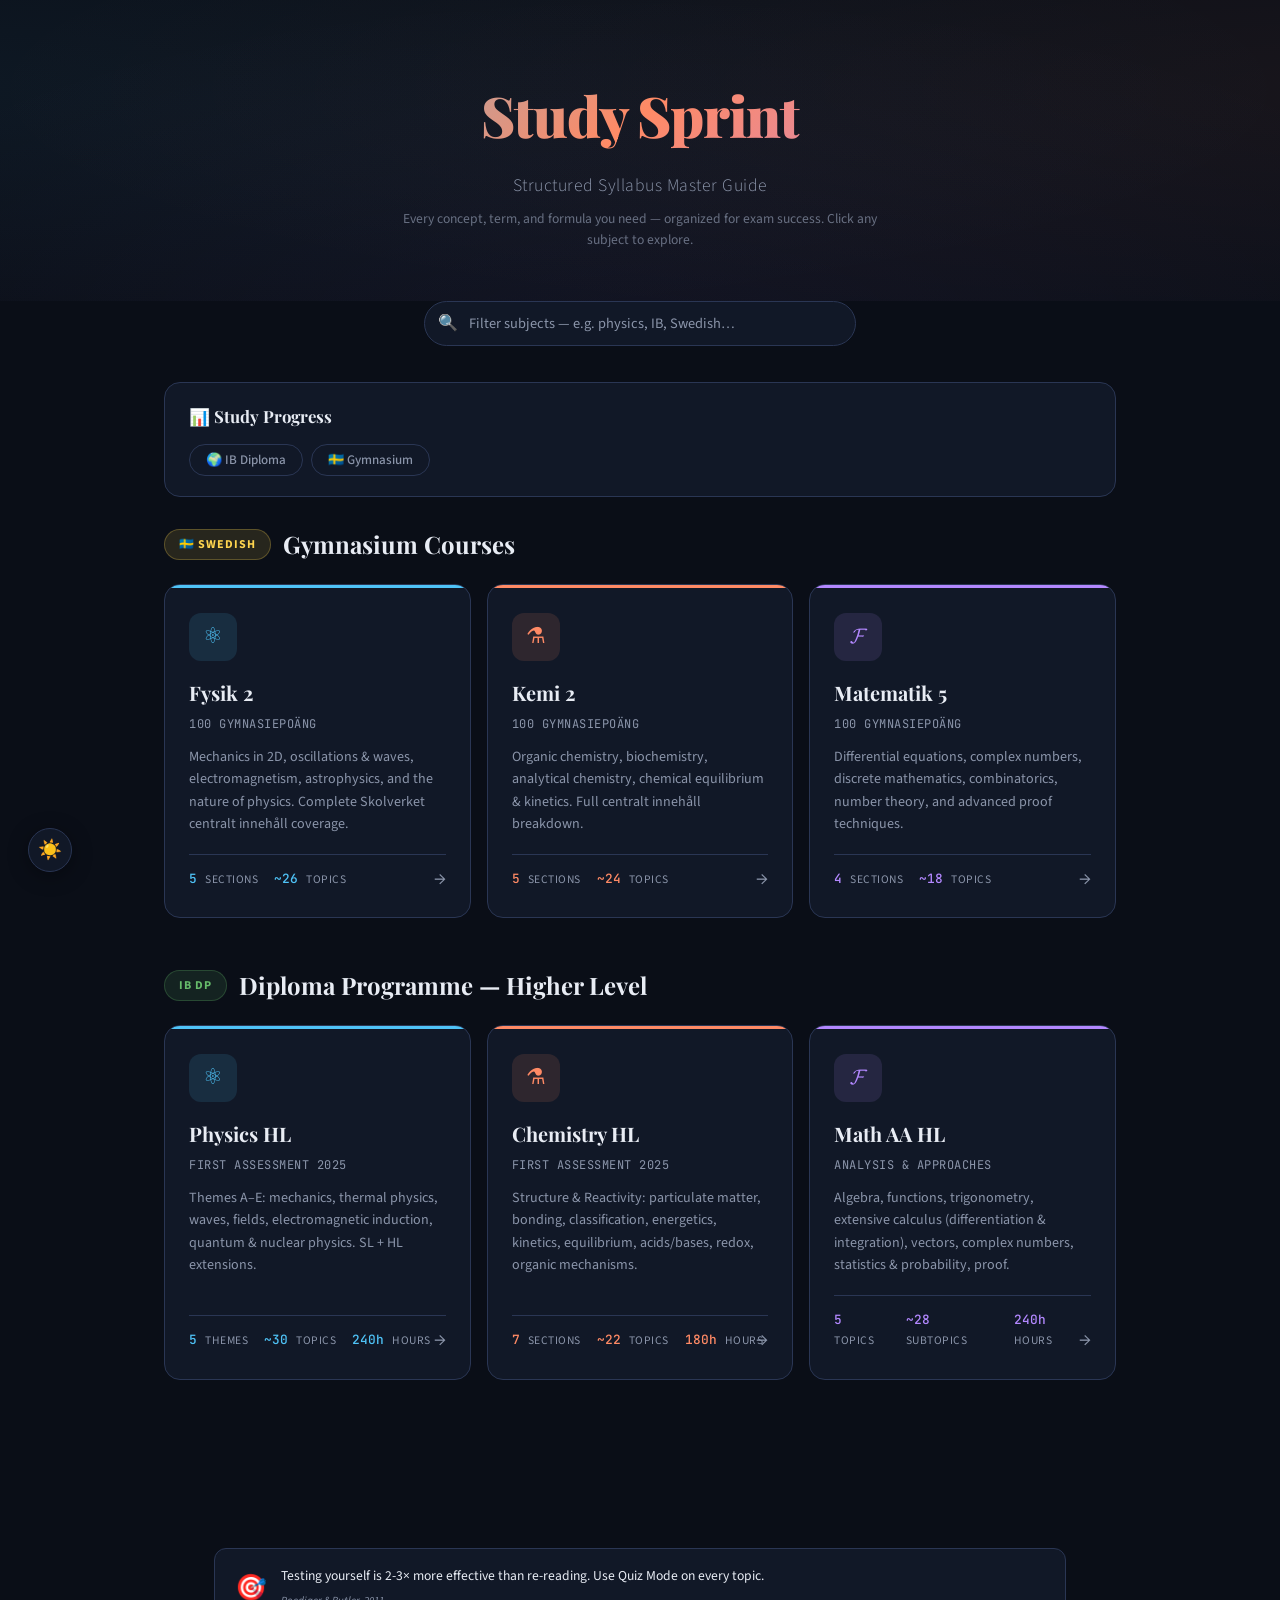
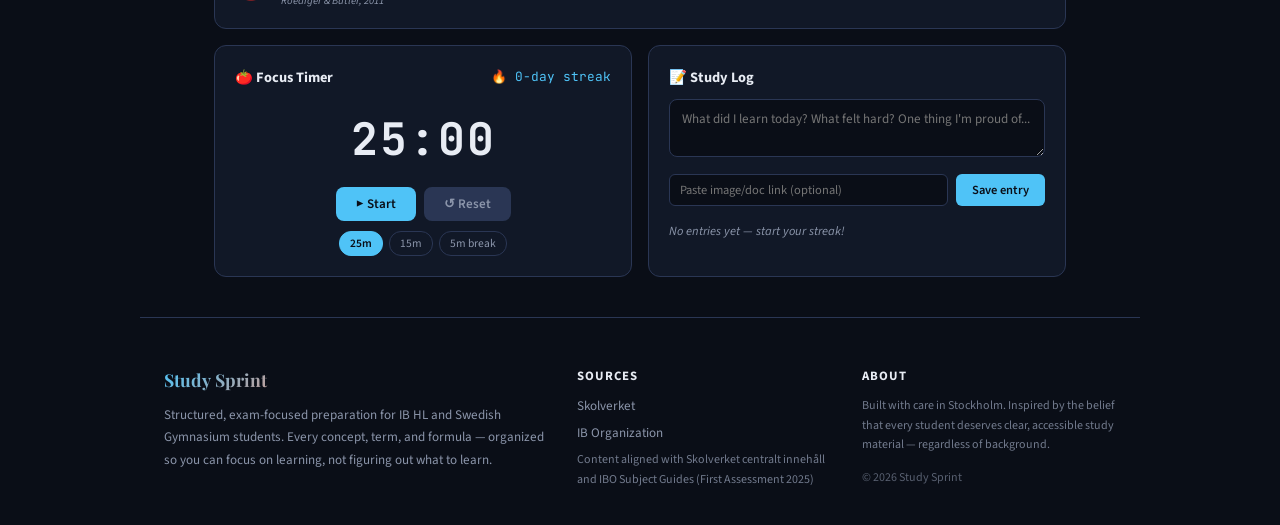
==== index.html @ f0916c57 "Add study tools: wellness tips, pomodoro timer, study log with streaks Fix: Swedish track reorder (a" ====
<!DOCTYPE html>
<html lang="en">
<head>
<meta charset="UTF-8">
<meta name="viewport" content="width=device-width, initial-scale=1.0">
<title>Study Sprint — Master Syllabus Hub</title>
<meta name="description" content="Every concept, term, and formula for IB HL and Swedish Gymnasium — organized for exam success.">
<meta property="og:title" content="Study Sprint — Master Syllabus Hub">
<meta property="og:description" content="Every concept, term, and formula for IB HL and Swedish Gymnasium — organized for exam success.">
<meta property="og:type" content="website">
<link href="https://fonts.googleapis.com/css2?family=Playfair+Display:wght@400;700;900&family=Source+Sans+3:wght@300;400;600;700&family=JetBrains+Mono:wght@400;500&display=swap" rel="stylesheet">
<link rel="icon" href="favicon.svg" type="image/svg+xml">
<link rel="stylesheet" href="extras.css">
<style>
:root {
  --bg: #0a0e17;
  --surface: #111827;
  --surface-2: #1a2236;
  --surface-3: #222d44;
  --border: #2a3654;
  --text: #e8ecf4;
  --text-muted: #8b95aa;
  --accent-physics: #4fc3f7;
  --accent-chem: #ff8a65;
  --accent-math: #b388ff;
  --accent-gold: #ffd54f;
  --accent-green: #66bb6a;
  --accent-teal: #4db6ac;
}

* { margin:0; padding:0; box-sizing:border-box; }

body {
  background: var(--bg);
  color: var(--text);
  font-family: 'Source Sans 3', sans-serif;
  line-height: 1.6;
  min-height: 100vh;
}

/* ===== HERO ===== */
.hero {
  padding: 70px 24px 50px;
  text-align: center;
  position: relative;
  overflow: hidden;
}

.hero::before {
  content: '';
  position: absolute;
  top: -50%; left: -50%;
  width: 200%; height: 200%;
  background:
    radial-gradient(ellipse at 20% 40%, rgba(79,195,247,0.06) 0%, transparent 50%),
    radial-gradient(ellipse at 80% 40%, rgba(255,138,101,0.06) 0%, transparent 50%),
    radial-gradient(ellipse at 50% 80%, rgba(179,136,255,0.05) 0%, transparent 50%);
  animation: drift 20s ease-in-out infinite alternate;
}

@keyframes drift {
  0% { transform: translate(0,0) rotate(0deg); }
  100% { transform: translate(-20px, 10px) rotate(2deg); }
}

.hero h1 {
  font-family: 'Playfair Display', serif;
  font-weight: 900;
  font-size: clamp(2.2rem, 5vw, 3.5rem);
  position: relative;
  letter-spacing: -0.02em;
  margin-bottom: 12px;
  background: linear-gradient(135deg, var(--accent-physics), var(--accent-chem), var(--accent-math));
  -webkit-background-clip: text;
  -webkit-text-fill-color: transparent;
  background-clip: text;
}

.hero .subtitle {
  font-size: 1.1rem;
  color: var(--text-muted);
  font-weight: 300;
  position: relative;
  letter-spacing: 0.5px;
  margin-bottom: 8px;
}

.hero .tagline {
  font-size: 0.85rem;
  color: var(--text-muted);
  position: relative;
  opacity: 0.7;
  max-width: 500px;
  margin: 0 auto;
}

/* ===== SYSTEM GROUPS ===== */
.systems {
  max-width: 1000px;
  margin: 0 auto;
  padding: 0 24px 80px;
  display: flex;
  flex-direction: column;
}

.system-group {
  margin-bottom: 48px;
}

.system-label {
  display: flex;
  align-items: center;
  gap: 12px;
  margin-bottom: 20px;
}

.system-badge {
  padding: 5px 14px;
  border-radius: 20px;
  font-size: 0.75rem;
  font-weight: 700;
  letter-spacing: 1px;
  text-transform: uppercase;
}

.system-badge.swe {
  background: rgba(255,213,79,0.12);
  color: var(--accent-gold);
  border: 1px solid rgba(255,213,79,0.25);
}

.system-badge.ib {
  background: rgba(102,187,106,0.12);
  color: var(--accent-green);
  border: 1px solid rgba(102,187,106,0.25);
}

.system-title {
  font-family: 'Playfair Display', serif;
  font-size: 1.5rem;
  font-weight: 700;
}

/* ===== SUBJECT CARDS ===== */
.card-grid {
  display: grid;
  grid-template-columns: repeat(auto-fit, minmax(280px, 1fr));
  gap: 16px;
}

.subject-card {
  background: var(--surface);
  border: 1px solid var(--border);
  border-radius: 16px;
  padding: 28px 24px;
  text-decoration: none;
  color: var(--text);
  transition: all 0.3s ease;
  position: relative;
  overflow: hidden;
  display: flex;
  flex-direction: column;
}

.subject-card::before {
  content: '';
  position: absolute;
  top: 0; left: 0; right: 0;
  height: 3px;
  border-radius: 16px 16px 0 0;
}

.subject-card.physics::before { background: var(--accent-physics); }
.subject-card.chemistry::before { background: var(--accent-chem); }
.subject-card.math::before { background: var(--accent-math); }

.subject-card:hover {
  border-color: rgba(255,255,255,0.12);
  background: var(--surface-2);
  transform: translateY(-4px);
  box-shadow: 0 12px 40px rgba(0,0,0,0.3);
}

.card-icon {
  width: 48px; height: 48px;
  border-radius: 12px;
  display: flex;
  align-items: center;
  justify-content: center;
  font-size: 1.4rem;
  margin-bottom: 16px;
}

.card-icon.physics { background: rgba(79,195,247,0.12); color: var(--accent-physics); }
.card-icon.chemistry { background: rgba(255,138,101,0.12); color: var(--accent-chem); }
.card-icon.math { background: rgba(179,136,255,0.12); color: var(--accent-math); }

.card-title {
  font-family: 'Playfair Display', serif;
  font-size: 1.25rem;
  font-weight: 700;
  margin-bottom: 6px;
}

.card-course {
  font-family: 'JetBrains Mono', monospace;
  font-size: 0.75rem;
  color: var(--text-muted);
  margin-bottom: 12px;
  letter-spacing: 0.5px;
}

.card-desc {
  font-size: 0.88rem;
  color: var(--text-muted);
  line-height: 1.6;
  flex: 1;
}

.card-stats {
  display: flex;
  gap: 16px;
  margin-top: 18px;
  padding-top: 14px;
  border-top: 1px solid var(--border);
}

.card-stat {
  font-family: 'JetBrains Mono', monospace;
  font-size: 0.8rem;
}

.card-stat .num { font-weight: 500; }
.card-stat .num.physics { color: var(--accent-physics); }
.card-stat .num.chemistry { color: var(--accent-chem); }
.card-stat .num.math { color: var(--accent-math); }

.card-stat .lbl {
  font-family: 'Source Sans 3', sans-serif;
  color: var(--text-muted);
  font-size: 0.72rem;
  text-transform: uppercase;
  letter-spacing: 0.5px;
}

.card-arrow {
  position: absolute;
  bottom: 24px;
  right: 24px;
  color: var(--text-muted);
  font-size: 1.2rem;
  transition: transform 0.3s;
}

.subject-card:hover .card-arrow {
  transform: translateX(4px);
}

/* ===== FOOTER ===== */
.footer-note {
  text-align: center;
  padding: 40px 24px;
  color: var(--text-muted);
  font-size: 0.8rem;
  border-top: 1px solid var(--border);
  max-width: 1000px;
  margin: 0 auto;
}

/* ===== RESPONSIVE ===== */
@media (max-width: 600px) {
  .card-grid { grid-template-columns: 1fr; }
  .hero { padding: 50px 20px 36px; }
}

.skip-link {
  position: absolute;
  top: -100px;
  left: 16px;
  background: var(--accent-physics);
  color: #0a0e17;
  padding: 8px 16px;
  border-radius: 0 0 8px 8px;
  font-weight: 600;
  font-size: 0.85rem;
  z-index: 9999;
  text-decoration: none;
  transition: top 0.2s;
}
.skip-link:focus {
  top: 0;
}

/* ===== FOOTER ===== */
.footer {
  border-top: 1px solid var(--border);
  padding: 48px 24px 36px;
  max-width: 1000px;
  margin: 40px auto 0;
}

.footer-inner {
  display: grid;
  grid-template-columns: 1.5fr 1fr 1fr;
  gap: 32px;
}

.footer-logo {
  font-family: 'Playfair Display', serif;
  font-weight: 700;
  font-size: 1.1rem;
  background: linear-gradient(135deg, var(--accent-physics), var(--accent-chem), var(--accent-math));
  -webkit-background-clip: text;
  -webkit-text-fill-color: transparent;
  background-clip: text;
  display: block;
  margin-bottom: 10px;
}

.footer-brand p {
  color: var(--text-muted);
  font-size: 0.82rem;
  line-height: 1.7;
}

.footer-col {
  display: flex;
  flex-direction: column;
  gap: 6px;
}

.footer-heading {
  font-weight: 700;
  font-size: 0.8rem;
  text-transform: uppercase;
  letter-spacing: 1px;
  color: var(--text);
  margin-bottom: 4px;
}

.footer-col a {
  color: var(--text-muted);
  text-decoration: none;
  font-size: 0.82rem;
  transition: color 0.2s;
}
.footer-col a:hover { color: var(--accent-physics); }

.footer-note-text {
  color: var(--text-muted);
  font-size: 0.75rem;
  line-height: 1.6;
  opacity: 0.8;
}

@media (max-width: 600px) {
  .footer-inner { grid-template-columns: 1fr; gap: 24px; }
}
</style>
</head>
<body>
<a class="skip-link" href="#main-content">Skip to content</a>

<div class="hero">
  <h1>Study Sprint</h1>
  <p class="subtitle">Structured Syllabus Master Guide</p>
  <p class="tagline">Every concept, term, and formula you need — organized for exam success. Click any subject to explore.</p>
</div>

<div class="systems" id="main-content">

  <!-- ====== SWEDISH SYSTEM ====== -->
  <div class="system-group">
    <div class="system-label">
      <span class="system-badge swe">&#127480;&#127466; Swedish</span>
      <span class="system-title">Gymnasium Courses</span>
    </div>
    <div class="card-grid">

      <a class="subject-card physics" href="fysik2.html">
        <div class="card-icon physics" aria-label="Physics">&#9883;</div>
        <div class="card-title">Fysik 2</div>
        <div class="card-course">100 GYMNASIEPOÄNG</div>
        <div class="card-desc">Mechanics in 2D, oscillations & waves, electromagnetism, astrophysics, and the nature of physics. Complete Skolverket centralt innehåll coverage.</div>
        <div class="card-stats">
          <div class="card-stat"><span class="num physics">5</span> <span class="lbl">Sections</span></div>
          <div class="card-stat"><span class="num physics">~26</span> <span class="lbl">Topics</span></div>
        </div>
        <span class="card-arrow">→</span>
      </a>

      <a class="subject-card chemistry" href="kemi2.html">
        <div class="card-icon chemistry" aria-label="Chemistry">&#9879;</div>
        <div class="card-title">Kemi 2</div>
        <div class="card-course">100 GYMNASIEPOÄNG</div>
        <div class="card-desc">Organic chemistry, biochemistry, analytical chemistry, chemical equilibrium & kinetics. Full centralt innehåll breakdown.</div>
        <div class="card-stats">
          <div class="card-stat"><span class="num chemistry">5</span> <span class="lbl">Sections</span></div>
          <div class="card-stat"><span class="num chemistry">~24</span> <span class="lbl">Topics</span></div>
        </div>
        <span class="card-arrow">→</span>
      </a>

      <a class="subject-card math" href="matematik5.html">
        <div class="card-icon math" aria-label="Mathematics">&#120021;</div>
        <div class="card-title">Matematik 5</div>
        <div class="card-course">100 GYMNASIEPOÄNG</div>
        <div class="card-desc">Differential equations, complex numbers, discrete mathematics, combinatorics, number theory, and advanced proof techniques.</div>
        <div class="card-stats">
          <div class="card-stat"><span class="num math">4</span> <span class="lbl">Sections</span></div>
          <div class="card-stat"><span class="num math">~18</span> <span class="lbl">Topics</span></div>
        </div>
        <span class="card-arrow">→</span>
      </a>

    </div>
  </div>

  <!-- ====== IB SYSTEM ====== -->
  <div class="system-group">
    <div class="system-label">
      <span class="system-badge ib">IB DP</span>
      <span class="system-title">Diploma Programme — Higher Level</span>
    </div>
    <div class="card-grid">

      <a class="subject-card physics" href="ib-physics-hl.html">
        <div class="card-icon physics" aria-label="Physics">&#9883;</div>
        <div class="card-title">Physics HL</div>
        <div class="card-course">FIRST ASSESSMENT 2025</div>
        <div class="card-desc">Themes A–E: mechanics, thermal physics, waves, fields, electromagnetic induction, quantum & nuclear physics. SL + HL extensions.</div>
        <div class="card-stats">
          <div class="card-stat"><span class="num physics">5</span> <span class="lbl">Themes</span></div>
          <div class="card-stat"><span class="num physics">~30</span> <span class="lbl">Topics</span></div>
          <div class="card-stat"><span class="num physics">240h</span> <span class="lbl">Hours</span></div>
        </div>
        <span class="card-arrow">→</span>
      </a>

      <a class="subject-card chemistry" href="ib-chemistry-hl.html">
        <div class="card-icon chemistry" aria-label="Chemistry">&#9879;</div>
        <div class="card-title">Chemistry HL</div>
        <div class="card-course">FIRST ASSESSMENT 2025</div>
        <div class="card-desc">Structure & Reactivity: particulate matter, bonding, classification, energetics, kinetics, equilibrium, acids/bases, redox, organic mechanisms.</div>
        <div class="card-stats">
          <div class="card-stat"><span class="num chemistry">7</span> <span class="lbl">Sections</span></div>
          <div class="card-stat"><span class="num chemistry">~22</span> <span class="lbl">Topics</span></div>
          <div class="card-stat"><span class="num chemistry">180h</span> <span class="lbl">Hours</span></div>
        </div>
        <span class="card-arrow">→</span>
      </a>

      <a class="subject-card math" href="ib-math-aa-hl.html">
        <div class="card-icon math" aria-label="Mathematics">&#120021;</div>
        <div class="card-title">Math AA HL</div>
        <div class="card-course">ANALYSIS & APPROACHES</div>
        <div class="card-desc">Algebra, functions, trigonometry, extensive calculus (differentiation & integration), vectors, complex numbers, statistics & probability, proof.</div>
        <div class="card-stats">
          <div class="card-stat"><span class="num math">5</span> <span class="lbl">Topics</span></div>
          <div class="card-stat"><span class="num math">~28</span> <span class="lbl">Subtopics</span></div>
          <div class="card-stat"><span class="num math">240h</span> <span class="lbl">Hours</span></div>
        </div>
        <span class="card-arrow">→</span>
      </a>

    </div>
  </div>

</div>

<footer class="footer">
  <div class="footer-inner">
    <div class="footer-brand">
      <span class="footer-logo">Study Sprint</span>
      <p>Structured, exam-focused preparation for IB HL and Swedish Gymnasium students. Every concept, term, and formula — organized so you can focus on learning, not figuring out what to learn.</p>
    </div>
    <div class="footer-col">
      <span class="footer-heading">Sources</span>
      <a href="https://www.skolverket.se" target="_blank" rel="noopener">Skolverket</a>
      <a href="https://www.ibo.org" target="_blank" rel="noopener">IB Organization</a>
      <span class="footer-note-text">Content aligned with Skolverket centralt innehåll and IBO Subject Guides (First Assessment 2025)</span>
    </div>
    <div class="footer-col">
      <span class="footer-heading">About</span>
      <span class="footer-note-text">Built with care in Stockholm. Inspired by the belief that every student deserves clear, accessible study material — regardless of background.</span>
      <span class="footer-note-text" style="margin-top:8px;opacity:0.6">© 2026 Study Sprint</span>
    </div>
  </div>
</footer>

<script src="app.js"></script>
<form name="study-log" netlify hidden>
  <input type="text" name="page">
  <input type="text" name="date">
  <input type="text" name="note">
  <input type="text" name="attachment">
</form>
</body>
</html>
---- extras.css ----
/* ============================================================
   Study Sprint — extras.css
   Styles ONLY for new UI elements injected by app.js.
   Existing page styles are untouched so Cowork content
   updates never conflict with these rules.

   Naming convention: all new selectors are prefixed .ss-
   to prevent collisions with any class Cowork might generate.
============================================================ */

/* ----------------------------------------------------------
   SHARED VARIABLES
   --ss-accent falls back through physics-blue → hard default
   so it works on pages that don't define --accent.
---------------------------------------------------------- */
:root {
  --ss-accent:  var(--accent, #4fc3f7);
  --ss-radius:  10px;
  --ss-surface: var(--surface, #111827);
  --ss-border:  var(--border,  #2a3654);
  --ss-muted:   var(--text-muted, #8b95aa);
  --ss-text:    var(--text,  #e8ecf4);
  --ss-bg:      var(--bg,    #0a0e17);
}

/* ----------------------------------------------------------
   1. PROGRESS BAR (subject pages)
   Injected between .hero and .content.
   WHY: Visual progress indicators activate the goal-gradient
   effect — motivation increases as a goal nears completion.
   The thin bar design keeps it informative without becoming
   visually dominant.
---------------------------------------------------------- */
.ss-progress-wrap {
  max-width: 900px;
  margin: 0 auto 28px;
  padding: 0 24px;
}

.ss-progress-label {
  display: flex;
  align-items: center;
  gap: 10px;
  font-size: 0.82rem;
  color: var(--ss-muted);
  margin-bottom: 8px;
  font-family: 'JetBrains Mono', monospace;
  letter-spacing: 0.3px;
}

.ss-progress-label #ss-done-count {
  color: var(--ss-accent);
  font-weight: 600;
}

.ss-reset-btn {
  margin-left: auto;
  background: none;
  border: 1px solid var(--ss-border);
  border-radius: 6px;
  color: var(--ss-muted);
  font-size: 0.75rem;
  padding: 2px 10px;
  cursor: pointer;
  font-family: 'Source Sans 3', sans-serif;
  transition: border-color 0.2s, color 0.2s;
}
.ss-reset-btn:hover {
  border-color: rgba(255, 255, 255, 0.2);
  color: var(--ss-text);
}

.ss-progress-track {
  height: 4px;
  background: var(--ss-border);
  border-radius: 99px;
  overflow: hidden;
}

.ss-progress-fill {
  height: 100%;
  width: 0%;
  background: var(--ss-accent);
  border-radius: 99px;
  transition: width 0.4s cubic-bezier(0.4, 0, 0.2, 1);
}

/* ----------------------------------------------------------
   2. DONE BUTTON (per topic)
   Appended inside each .topic-header by app.js.
   WHY: Placing the affordance inside the existing row
   avoids adding extra DOM structure that Cowork might
   inadvertently overwrite. The button is styled to be
   visually recessive — it helps, it doesn't shout.
---------------------------------------------------------- */
.ss-done-btn {
  margin-left: auto;
  flex-shrink: 0;
  width: 26px;
  height: 26px;
  border-radius: 50%;
  border: 1.5px solid var(--ss-border);
  background: none;
  color: var(--ss-muted);
  font-size: 0.85rem;
  cursor: pointer;
  display: flex;
  align-items: center;
  justify-content: center;
  transition: border-color 0.2s, background 0.2s, color 0.2s;
  line-height: 1;
}
.ss-done-btn:hover {
  border-color: var(--ss-accent);
  color: var(--ss-accent);
}
.ss-done-btn.active {
  background: var(--ss-accent);
  border-color: var(--ss-accent);
  color: #0a0e17;
  font-weight: 700;
}

/* Subtle completed-topic tint */
.topic.ss-done {
  opacity: 0.65;
}
.topic.ss-done:hover {
  opacity: 1;
}

/* ----------------------------------------------------------
   3. IN-PAGE SEARCH BAR (subject pages)
   Injected as first child of .content by app.js.
   WHY: Positioned at the top of content so it's immediately
   visible — search should be zero-click-away on content-heavy
   pages (NN/g: Search Placement Best Practices, 2014).
---------------------------------------------------------- */
.ss-search-wrap {
  position: relative;
  display: flex;
  align-items: center;
  margin-bottom: 28px;
}

.ss-search-wrap .ss-search-icon {
  position: absolute;
  left: 14px;
  font-size: 1rem;
  pointer-events: none;
  color: var(--ss-muted);
}

.ss-search-input {
  width: 100%;
  background: var(--ss-surface);
  border: 1px solid var(--ss-border);
  border-radius: var(--ss-radius);
  color: var(--ss-text);
  font-family: 'Source Sans 3', sans-serif;
  font-size: 0.92rem;
  padding: 12px 40px 12px 42px;
  outline: none;
  transition: border-color 0.2s, box-shadow 0.2s;
  -webkit-appearance: none;
}
.ss-search-input::placeholder { color: var(--ss-muted); }
.ss-search-input:focus {
  border-color: var(--ss-accent);
  box-shadow: 0 0 0 3px rgba(79, 195, 247, 0.1);
}
/* Remove the native ✕ in WebKit so our custom clear button is used */
.ss-search-input::-webkit-search-cancel-button { display: none; }

.ss-search-clear {
  position: absolute;
  right: 12px;
  background: none;
  border: none;
  color: var(--ss-muted);
  cursor: pointer;
  font-size: 0.8rem;
  padding: 4px;
  display: none;
  align-items: center;
  justify-content: center;
  border-radius: 4px;
  transition: color 0.2s;
}
.ss-search-clear:hover { color: var(--ss-text); }

/* ----------------------------------------------------------
   4. HOMEPAGE SUBJECT FILTER
   Injected after .hero by app.js.
   Wider, more prominent than the subject search to match
   the spacious index layout.
---------------------------------------------------------- */
.ss-home-search-wrap {
  position: relative;
  display: flex;
  align-items: center;
  max-width: 480px;
  margin: 0 auto 36px;
  padding: 0 24px;
}

.ss-home-search-wrap .ss-search-icon {
  position: absolute;
  left: 38px;
  font-size: 1rem;
  pointer-events: none;
  color: var(--ss-muted);
}

.ss-home-search-input {
  width: 100%;
  background: var(--ss-surface);
  border: 1px solid var(--ss-border);
  border-radius: 30px;
  color: var(--ss-text);
  font-family: 'Source Sans 3', sans-serif;
  font-size: 0.9rem;
  padding: 11px 20px 11px 44px;
  outline: none;
  transition: border-color 0.2s, box-shadow 0.2s;
  -webkit-appearance: none;
}
.ss-home-search-input::placeholder { color: var(--ss-muted); }
.ss-home-search-input:focus {
  border-color: var(--ss-accent);
  box-shadow: 0 0 0 3px rgba(79, 195, 247, 0.1);
}
.ss-home-search-input::-webkit-search-cancel-button { display: none; }

/* ----------------------------------------------------------
   5. SYLLABUS GUIDE LINK (homepage footer injection)
---------------------------------------------------------- */
.ss-syllabus-link {
  margin-top: 14px;
}
.ss-syllabus-link a {
  color: var(--ss-accent);
  text-decoration: none;
  font-weight: 500;
  font-size: 0.85rem;
  transition: opacity 0.2s;
}
.ss-syllabus-link a:hover { opacity: 0.75; }

/* ----------------------------------------------------------
   6. PRINT / SAVE PDF BUTTON
   Fixed in the bottom-right corner — unobtrusive but always
   accessible without scrolling.
   WHY: A fixed-position utility button follows the pattern
   of floating action buttons (FAB) from Material Design —
   persistent actions that don't compete with main content.
---------------------------------------------------------- */
.ss-print-btn {
  position: fixed;
  bottom: 28px;
  right: 28px;
  z-index: 900;
  background: var(--ss-surface);
  border: 1px solid var(--ss-border);
  border-radius: 30px;
  color: var(--ss-muted);
  font-family: 'Source Sans 3', sans-serif;
  font-size: 0.82rem;
  padding: 9px 18px;
  cursor: pointer;
  box-shadow: 0 4px 20px rgba(0,0,0,0.35);
  transition: border-color 0.2s, color 0.2s, box-shadow 0.2s;
  white-space: nowrap;
}
.ss-print-btn:hover {
  border-color: var(--ss-accent);
  color: var(--ss-accent);
  box-shadow: 0 6px 28px rgba(0,0,0,0.45);
}

/* ----------------------------------------------------------
   7. DARK MODE TOGGLE BUTTON
   Fixed bottom-left — paired with print button on bottom-right.
---------------------------------------------------------- */
.ss-darkmode-btn {
  position: fixed;
  bottom: 28px;
  left: 28px;
  z-index: 900;
  background: var(--ss-surface);
  border: 1px solid var(--ss-border);
  border-radius: 50%;
  width: 44px;
  height: 44px;
  font-size: 1.2rem;
  cursor: pointer;
  box-shadow: 0 4px 20px rgba(0,0,0,0.35);
  transition: border-color 0.2s, box-shadow 0.2s, transform 0.2s;
  display: flex;
  align-items: center;
  justify-content: center;
  line-height: 1;
}
.ss-darkmode-btn:hover {
  border-color: var(--ss-accent);
  box-shadow: 0 6px 28px rgba(0,0,0,0.45);
  transform: scale(1.08);
}

/* ----------------------------------------------------------
   9. LIGHT THEME OVERRIDES
   Activated by .ss-light on <html>.
---------------------------------------------------------- */
html.ss-light {
  --bg: #f5f7fa;
  --surface: #ffffff;
  --surface-2: #f0f2f5;
  --surface-3: #e8ecf0;
  --border: #d1d9e6;
  --text: #1a1a2e;
  --text-muted: #5a6578;
}

html.ss-light body {
  background: var(--bg);
  color: var(--text);
}

html.ss-light .hero::before {
  background:
    radial-gradient(ellipse at 20% 40%, rgba(79,195,247,0.08) 0%, transparent 50%),
    radial-gradient(ellipse at 80% 40%, rgba(255,138,101,0.08) 0%, transparent 50%),
    radial-gradient(ellipse at 50% 80%, rgba(179,136,255,0.06) 0%, transparent 50%);
}

html.ss-light .hero h1 {
  background: linear-gradient(135deg, #0288d1, #e65100, #7b1fa2);
  -webkit-background-clip: text;
  background-clip: text;
}

html.ss-light .subject-card,
html.ss-light .topic,
html.ss-light .section,
html.ss-light .intro-card,
html.ss-light .concept-item,
html.ss-light .term-item,
html.ss-light .formula-card,
html.ss-light .exam-tip,
html.ss-light .info-block {
  background: var(--surface);
  border-color: var(--border);
  color: var(--text);
}

html.ss-light .subject-card:hover {
  background: var(--surface-2);
  box-shadow: 0 12px 40px rgba(0,0,0,0.08);
}

html.ss-light .ss-darkmode-btn,
html.ss-light .ss-print-btn {
  background: var(--surface);
  border-color: var(--border);
  color: var(--text-muted);
  box-shadow: 0 4px 20px rgba(0,0,0,0.08);
}

html.ss-light .ss-search-input,
html.ss-light .ss-home-search-input {
  background: var(--surface);
  border-color: var(--border);
  color: var(--text);
}

html.ss-light .ss-progress-track {
  background: var(--border);
}

html.ss-light .footer-note {
  border-top-color: var(--border);
  color: var(--text-muted);
}

/* ----------------------------------------------------------
   10. MIND MAP — vis.js Network
   Button, Container, Toolbar, Canvas, Legend, Fullscreen.
   vis.js injects its own canvas into .ss-mindmap-canvas;
   we only control the wrapper and chrome around it.
---------------------------------------------------------- */
.ss-mindmap-btn {
  background: rgba(79, 195, 247, 0.1);
  border: 1px solid rgba(79, 195, 247, 0.25);
  border-radius: 20px;
  color: var(--ss-accent);
  font-family: 'Source Sans 3', sans-serif;
  font-size: 0.85rem;
  font-weight: 600;
  padding: 7px 18px;
  cursor: pointer;
  transition: background 0.2s, border-color 0.2s, transform 0.15s;
  margin-top: 10px;
}
.ss-mindmap-btn:hover {
  background: rgba(79, 195, 247, 0.18);
  border-color: rgba(79, 195, 247, 0.4);
  transform: translateY(-1px);
}

.ss-mindmap-container {
  max-width: 1000px;
  margin: 0 auto 28px;
  padding: 0 24px;
  animation: ss-fadeSlideIn 0.3s ease-out;
}

@keyframes ss-fadeSlideIn {
  from { opacity: 0; transform: translateY(-10px); }
  to   { opacity: 1; transform: translateY(0); }
}

.ss-mindmap-inner {
  background: var(--ss-surface);
  border: 1px solid var(--ss-border);
  border-radius: 16px;
  padding: 0;
  overflow: hidden;
  transition: all 0.3s ease;
}

/* Toolbar */
.ss-mindmap-toolbar {
  display: flex;
  align-items: center;
  gap: 10px;
  padding: 14px 20px;
  border-bottom: 1px solid var(--ss-border);
  background: rgba(0, 0, 0, 0.15);
}

.ss-mindmap-title {
  flex: 1;
  font-family: 'Playfair Display', serif;
  font-size: 1rem;
  font-weight: 700;
  color: var(--ss-text);
}

.ss-mindmap-close,
.ss-mindmap-fullscreen {
  background: none;
  border: 1px solid var(--ss-border);
  border-radius: 8px;
  color: var(--ss-muted);
  font-family: 'Source Sans 3', sans-serif;
  font-size: 0.78rem;
  padding: 5px 12px;
  cursor: pointer;
  transition: border-color 0.2s, color 0.2s, background 0.2s;
}
.ss-mindmap-close:hover,
.ss-mindmap-fullscreen:hover {
  border-color: var(--ss-accent);
  color: var(--ss-text);
  background: rgba(79, 195, 247, 0.08);
}

/* vis.js canvas wrapper — vis injects a <canvas> here */
.ss-mindmap-canvas {
  width: 100%;
  height: 600px;
  background: var(--ss-bg);
  border-radius: 0;
  overflow: hidden;
  outline: none;
  cursor: default;
}

/* D3 SVG fills the canvas — no extra tooltip overrides needed */

/* Loading spinner */
.ss-mindmap-loading {
  display: flex;
  flex-direction: column;
  align-items: center;
  justify-content: center;
  gap: 14px;
  padding: 48px 20px;
  color: var(--ss-muted);
  font-size: 0.9rem;
}

.ss-mindmap-spinner {
  width: 32px;
  height: 32px;
  border: 3px solid var(--ss-border);
  border-top-color: var(--ss-accent);
  border-radius: 50%;
  animation: ss-spin 0.8s linear infinite;
}

@keyframes ss-spin {
  to { transform: rotate(360deg); }
}

/* Legend bar */
.ss-mindmap-legend {
  display: flex;
  align-items: center;
  flex-wrap: wrap;
  gap: 16px;
  padding: 10px 20px;
  border-top: 1px solid var(--ss-border);
  font-size: 0.75rem;
  color: var(--ss-muted);
  background: rgba(0,0,0,0.12);
}

.ss-legend-item {
  display: flex;
  align-items: center;
  gap: 6px;
}

.ss-legend-dot {
  display: inline-block;
  width: 10px;
  height: 10px;
  border-radius: 50%;
  flex-shrink: 0;
}

.ss-legend-diamond {
  display: inline-block;
  width: 10px;
  height: 10px;
  background: #b388ff;
  transform: rotate(45deg);
  flex-shrink: 0;
}

.ss-legend-hint {
  margin-left: auto;
  opacity: 0.65;
  font-size: 0.72rem;
}

/* Fullscreen mode */
.ss-mindmap-fullscreen-active {
  position: fixed;
  top: 0;
  left: 0;
  right: 0;
  bottom: 0;
  z-index: 9999;
  border-radius: 0;
  margin: 0;
  display: flex;
  flex-direction: column;
}

.ss-mindmap-fullscreen-active .ss-mindmap-canvas {
  flex: 1;
  height: auto !important;
}

.ss-mindmap-fullscreen-active .ss-mindmap-toolbar {
  border-radius: 0;
}

/* Light mode adaptations */
html.ss-light .ss-mindmap-toolbar {
  background: rgba(0, 0, 0, 0.03);
}

html.ss-light .ss-mindmap-canvas {
  background: #f5f7fa;
}

html.ss-light .ss-mindmap-legend {
  background: rgba(0, 0, 0, 0.03);
}

html.ss-light .ss-mindmap-close:hover,
html.ss-light .ss-mindmap-fullscreen:hover {
  background: rgba(2, 136, 209, 0.08);
}

/* --- Filter bar (removed — mode toggle in toolbar instead) --- */
.ss-mindmap-filters { display: none; }

.ss-map-mode-btn {
  background: rgba(79,195,247,0.12);
  border: 1px solid rgba(79,195,247,0.3);
  border-radius: 8px;
  color: var(--ss-accent);
  font-family: 'Source Sans 3', sans-serif;
  font-size: 0.78rem;
  font-weight: 600;
  padding: 5px 14px;
  cursor: pointer;
  transition: background 0.2s, border-color 0.2s;
}
.ss-map-mode-btn:hover {
  background: rgba(79,195,247,0.22);
  border-color: rgba(79,195,247,0.5);
}

/* --- Map body: canvas + detail side panel --- */
.ss-map-body {
  display: flex;
  position: relative;
}
.ss-map-body .ss-mindmap-canvas { flex: 1; min-width: 0; }

/* --- Detail panel --- */
.ss-map-detail {
  width: 280px;
  flex-shrink: 0;
  border-left: 1px solid var(--ss-border);
  background: var(--ss-surface);
  padding: 16px;
  overflow-y: auto;
  max-height: 520px;
  font-size: 0.85rem;
  animation: ss-fadeSlideIn 0.2s ease-out;
}

.ss-detail-header {
  display: flex;
  align-items: flex-start;
  gap: 6px;
  flex-wrap: wrap;
  margin-bottom: 10px;
  line-height: 1.4;
}
.ss-detail-header strong { flex: 1; color: var(--ss-text); font-size: 0.9rem; }

.ss-detail-hl {
  background: rgba(179,136,255,0.2);
  color: #b388ff;
  font-size: 0.65rem;
  font-weight: 700;
  padding: 1px 6px;
  border-radius: 4px;
}
.ss-detail-done {
  background: rgba(102,187,106,0.2);
  color: #66bb6a;
  font-size: 0.65rem;
  font-weight: 700;
  padding: 1px 6px;
  border-radius: 4px;
}

.ss-detail-close {
  background: none;
  border: none;
  color: var(--ss-muted);
  cursor: pointer;
  font-size: 0.9rem;
  padding: 0 4px;
  margin-left: auto;
}
.ss-detail-close:hover { color: var(--ss-text); }

.ss-detail-desc {
  color: var(--ss-muted);
  font-size: 0.82rem;
  line-height: 1.6;
  margin-bottom: 12px;
}

.ss-detail-counts {
  display: flex;
  gap: 12px;
  flex-wrap: wrap;
  margin-bottom: 14px;
  font-size: 0.78rem;
  color: var(--ss-text);
}

.ss-detail-links {
  margin-bottom: 14px;
}
.ss-detail-links strong {
  display: block;
  font-size: 0.78rem;
  color: var(--ss-accent);
  margin-bottom: 6px;
}
.ss-detail-link-item {
  font-size: 0.78rem;
  color: var(--ss-text);
  padding: 4px 0;
  border-bottom: 1px solid var(--ss-border);
}
.ss-detail-shared {
  display: block;
  font-size: 0.7rem;
  color: var(--ss-muted);
  font-style: italic;
}

.ss-detail-goto {
  width: 100%;
  background: rgba(79,195,247,0.1);
  border: 1px solid rgba(79,195,247,0.25);
  border-radius: 8px;
  color: var(--ss-accent);
  font-family: 'Source Sans 3', sans-serif;
  font-size: 0.8rem;
  font-weight: 600;
  padding: 8px;
  cursor: pointer;
  transition: background 0.2s;
}
.ss-detail-goto:hover { background: rgba(79,195,247,0.2); }

html.ss-light .ss-mindmap-filters { background: rgba(0,0,0,0.03); }
html.ss-light .ss-map-select { background: var(--surface); border-color: var(--border); color: var(--text); }
html.ss-light .ss-map-detail { background: var(--surface); border-left-color: var(--border); }

@media (max-width: 700px) {
  .ss-map-body { flex-direction: column; }
  .ss-map-detail { width: 100%; max-height: 240px; border-left: none; border-top: 1px solid var(--ss-border); }
  .ss-mindmap-filters { gap: 6px; padding: 8px 14px; }
}

@media (max-width: 600px) {
  .ss-mindmap-container { padding: 0 8px; }
  .ss-mindmap-toolbar { padding: 10px 14px; flex-wrap: wrap; gap: 6px; }
  .ss-mindmap-title { font-size: 0.85rem; width: 100%; }
  .ss-mindmap-canvas { height: 400px !important; }
  .ss-mindmap-legend { padding: 8px 14px; gap: 10px; }
  .ss-legend-hint { display: none; }
  .ss-map-mode-btn { font-size: 0.72rem; padding: 4px 10px; }
}

/* ----------------------------------------------------------
   11. MASTERY DASHBOARD (homepage)
   Card-style panel showing per-subject progress bars.
---------------------------------------------------------- */

/* Track panel */
.ss-track-panel {
  background: var(--ss-surface);
  border: 1px solid var(--ss-border);
  border-radius: 16px;
  padding: 20px 24px;
  margin-bottom: 28px;
}
.ss-track-header {
  display: flex;
  align-items: center;
  justify-content: space-between;
  margin-bottom: 14px;
}
.ss-track-title {
  font-family: 'Playfair Display', serif;
  font-size: 1.05rem;
  font-weight: 700;
  color: var(--ss-text);
  display: block;
}
.ss-track-subtitle {
  font-size: 0.78rem;
  color: var(--ss-muted);
  display: block;
  margin-top: 2px;
}
.ss-track-reset {
  background: none;
  border: 1px solid var(--ss-border);
  border-radius: 6px;
  color: var(--ss-muted);
  font-size: 0.72rem;
  padding: 3px 10px;
  cursor: pointer;
  font-family: 'Source Sans 3', sans-serif;
  transition: color 0.2s, border-color 0.2s;
}
.ss-track-reset:hover { color: var(--ss-text); border-color: var(--ss-text); }

.ss-track-group {
  margin-bottom: 10px;
}
.ss-track-group-label {
  font-size: 0.72rem;
  color: var(--ss-muted);
  text-transform: uppercase;
  letter-spacing: 0.5px;
  font-weight: 600;
  display: block;
  margin-bottom: 6px;
}
.ss-track-chips {
  display: flex;
  gap: 8px;
  flex-wrap: wrap;
}
.ss-track-chip {
  background: transparent;
  border: 1.5px solid var(--ss-border);
  border-radius: 20px;
  color: var(--ss-muted);
  font-family: 'Source Sans 3', sans-serif;
  font-size: 0.82rem;
  font-weight: 500;
  padding: 6px 16px;
  cursor: pointer;
  transition: all 0.15s;
}
.ss-track-chip:hover {
  border-color: var(--chip-color, var(--ss-accent));
  color: var(--chip-color, var(--ss-accent));
}
.ss-track-chip.on {
  background: var(--chip-color, var(--ss-accent));
  border-color: var(--chip-color, var(--ss-accent));
  color: #0a0e17;
  font-weight: 600;
}

.ss-dash-progress {
  margin-top: 16px;
  padding-top: 14px;
  border-top: 1px solid var(--ss-border);
}

html.ss-light .ss-track-panel { background: var(--surface); border-color: var(--border); }
html.ss-light .ss-track-chip { border-color: var(--border); color: var(--text-muted); }
html.ss-light .ss-track-chip.on { color: #fff; }

.ss-subject-chips {
  display: flex;
  gap: 8px;
  flex-wrap: wrap;
  margin-top: 10px;
  padding-top: 10px;
  border-top: 1px solid var(--ss-border);
}
.ss-subject-chip {
  background: transparent;
  border: 1.5px solid var(--ss-border);
  border-radius: 16px;
  color: var(--ss-muted);
  font-family: 'Source Sans 3', sans-serif;
  font-size: 0.78rem;
  font-weight: 500;
  padding: 5px 14px;
  cursor: pointer;
  transition: all 0.15s;
}
.ss-subject-chip:hover {
  border-color: var(--chip-color, var(--ss-accent));
  color: var(--chip-color, var(--ss-accent));
}
.ss-subject-chip.on {
  background: var(--chip-color, var(--ss-accent));
  border-color: var(--chip-color, var(--ss-accent));
  color: #0a0e17;
  font-weight: 600;
}

/* Panel — smooth height transitions */
.ss-track-panel {
  min-height: 80px;
}

/* Course sections — smooth reordering */
.system-group {
  transition: opacity 0.3s ease, transform 0.3s ease;
}
@keyframes ss-panelIn {
  from { opacity: 0; transform: translateY(-8px); }
  to { opacity: 1; transform: translateY(0); }
}

.ss-dash-progress {
}

.ss-card-dimmed {
  opacity: 0.35 !important;
  transform: scale(0.97) !important;
}
.ss-card-dimmed:hover {
  opacity: 0.7 !important;
  transform: scale(1) !important;
}

@media (max-width: 600px) {
  .ss-track-panel { padding: 16px; }
  .ss-track-chips { gap: 6px; }
  .ss-track-chip { font-size: 0.75rem; padding: 5px 12px; }
}

/* ss-dashboard class no longer used — progress is inside ss-track-panel */

.ss-dash-header {
  display: flex;
  align-items: center;
  justify-content: space-between;
  flex-wrap: wrap;
  gap: 8px;
  margin-bottom: 16px;
}

.ss-dash-title {
  font-family: 'Playfair Display', serif;
  font-size: 1.15rem;
  font-weight: 700;
  color: var(--ss-text);
}

.ss-dash-level {
  font-family: 'JetBrains Mono', monospace;
  font-size: 0.8rem;
  color: var(--ss-accent);
  font-weight: 600;
  letter-spacing: 0.3px;
}

.ss-dash-overall-track {
  height: 6px;
  background: var(--ss-border);
  border-radius: 99px;
  overflow: hidden;
  margin-bottom: 20px;
}

.ss-dash-overall-fill {
  height: 100%;
  background: linear-gradient(90deg, var(--accent-physics, #4fc3f7), var(--accent-chem, #ff8a65), var(--accent-math, #b388ff));
  border-radius: 99px;
  transition: width 0.5s cubic-bezier(0.4, 0, 0.2, 1);
}

.ss-dash-row {
  display: flex;
  align-items: center;
  gap: 12px;
  margin-bottom: 10px;
}
.ss-dash-row:last-child {
  margin-bottom: 0;
}

.ss-dash-label {
  flex: 0 0 140px;
  font-size: 0.85rem;
  color: var(--ss-text);
  font-weight: 500;
  white-space: nowrap;
}

.ss-dash-track {
  flex: 1;
  height: 4px;
  background: var(--ss-border);
  border-radius: 99px;
  overflow: hidden;
}

.ss-dash-fill {
  height: 100%;
  border-radius: 99px;
  transition: width 0.5s cubic-bezier(0.4, 0, 0.2, 1);
}

.ss-dash-pct {
  flex: 0 0 40px;
  text-align: right;
  font-family: 'JetBrains Mono', monospace;
  font-size: 0.78rem;
  color: var(--ss-muted);
}

@media (max-width: 600px) {
  .ss-dash-label { flex: 0 0 100px; font-size: 0.78rem; }
}

/* ----------------------------------------------------------
   12. PRINT MEDIA QUERY
---------------------------------------------------------- */
@media print {
  /* Force light background / dark text */
  body,
  .hero,
  .content,
  .topic,
  .topic-body,
  .intro-card,
  .section,
  .concept-item,
  .term-item,
  .formula-card,
  .exam-tip,
  .stat,
  .info-block {
    background: #ffffff !important;
    color: #111111 !important;
    border-color: #cccccc !important;
    box-shadow: none !important;
  }

  /* Hide interactive / navigational elements */
  .ss-print-btn,
  .ss-darkmode-btn,
  .ss-search-wrap,
  .ss-progress-wrap,
  .ss-done-btn,
  .ss-mindmap-container,
  .ss-mindmap-btn,
  .ss-dashboard,
  .back-link,
  .hero::before,
  .section-arrow,
  .topic-expand-icon {
    display: none !important;
  }

  /* Expand all sections and topics */
  .topic-list   { display: flex !important; }
  .topic-body   { display: block !important; }
  .topic        { break-inside: avoid; }
  .section      { break-inside: avoid; }

  /* Remove hover / animation overhead */
  * {
    animation: none !important;
    transition: none !important;
  }

  /* Accent colours readable on white */
  .info-block-title.concepts { color: #0288d1 !important; }
  .info-block-title.terms    { color: #b45309 !important; }
  .info-block-title.formulas { color: #2e7d32 !important; }
  .info-block-title.exam     { color: #6a1b9a !important; }
  .term-word   { color: #b45309 !important; }
  .formula-card { color: #2e7d32 !important; background: #f0fdf4 !important; }
  .exam-tip    { background: #faf5ff !important; border-color: #c084fc !important; }
  .concept-item { border-left-color: #0288d1 !important; background: #f0f9ff !important; }
}

/* ----------------------------------------------------------
   13. PRACTICE QUESTION SYSTEM (PQS)
   WHY: Retrieval practice — actively recalling information rather
   than re-reading — is the single most evidence-backed study
   technique (Roediger & Karpicke, 2006). Interleaved question
   types (recall → application → calculation) mirror real IB and
   Swedish exam paper design, making the familiarity transfer
   directly to performance under test conditions.

   Architecture: questions live in HTML (Cowork-managed), styled
   here. JS provides toggle + quiz mode. All classes use .q-
   or .ss-quiz- namespace.
---------------------------------------------------------- */

/* ---- Block header ---- */
.info-block-title.questions {
  color: var(--accent-gold, #ffd54f);
  border-left-color: var(--accent-gold, #ffd54f);
}

/* ---- Question list container ---- */
.q-list {
  display: flex;
  flex-direction: column;
  gap: 14px;
}

/* ---- Single question card ---- */
.q-item {
  background: var(--surface-2, #1a2236);
  border: 1px solid var(--ss-border);
  border-radius: var(--ss-radius);
  padding: 14px 16px;
  transition: border-color 0.2s;
}

.q-item:hover {
  border-color: var(--accent-gold, #ffd54f);
}

/* ---- Meta row: badge + marks + difficulty ---- */
.q-meta {
  display: flex;
  align-items: center;
  gap: 8px;
  margin-bottom: 10px;
  flex-wrap: wrap;
}

/* ---- Question type badge ---- */
.q-badge {
  display: inline-block;
  padding: 2px 9px;
  border-radius: 20px;
  font-size: 0.72rem;
  font-weight: 700;
  letter-spacing: 0.4px;
  text-transform: uppercase;
  font-family: 'JetBrains Mono', monospace;
}

.q-badge--recall {
  background: rgba(79,195,247,0.15);
  color: #4fc3f7;
  border: 1px solid rgba(79,195,247,0.3);
}

.q-badge--application {
  background: rgba(255,138,101,0.15);
  color: #ff8a65;
  border: 1px solid rgba(255,138,101,0.3);
}

.q-badge--calculation {
  background: rgba(102,187,106,0.15);
  color: #66bb6a;
  border: 1px solid rgba(102,187,106,0.3);
}

.q-badge--analysis {
  background: rgba(179,136,255,0.15);
  color: #b388ff;
  border: 1px solid rgba(179,136,255,0.3);
}

/* ---- Marks indicator ---- */
.q-marks {
  font-family: 'JetBrains Mono', monospace;
  font-size: 0.75rem;
  color: var(--ss-muted);
  font-weight: 500;
}

/* ---- Difficulty level pill ---- */
.q-diff {
  margin-left: auto;
  font-family: 'JetBrains Mono', monospace;
  font-size: 0.7rem;
  font-weight: 700;
  padding: 2px 7px;
  border-radius: 4px;
  letter-spacing: 0.3px;
}

.q-diff--l1 { background: rgba(79,195,247,0.1);  color: #4fc3f7; }
.q-diff--l2 { background: rgba(255,213,79,0.1);  color: #ffd54f; }
.q-diff--l3 { background: rgba(255,138,101,0.1); color: #ff8a65; }

/* ---- Question text ---- */
.q-stem {
  font-size: 0.9rem;
  color: var(--ss-text);
  line-height: 1.6;
  margin: 0 0 12px 0;
}

/* ---- Show/hide toggle button ---- */
.q-toggle-btn {
  display: inline-flex;
  align-items: center;
  gap: 6px;
  background: var(--surface-3, #222d44);
  border: 1px solid var(--ss-border);
  color: var(--ss-muted);
  font-size: 0.78rem;
  font-family: 'JetBrains Mono', monospace;
  font-weight: 500;
  padding: 5px 12px;
  border-radius: 6px;
  cursor: pointer;
  transition: all 0.2s;
  letter-spacing: 0.3px;
}

.q-toggle-btn:hover {
  border-color: var(--accent-gold, #ffd54f);
  color: var(--accent-gold, #ffd54f);
  background: rgba(255,213,79,0.06);
}

.q-toggle-btn--open {
  border-color: rgba(102,187,106,0.4);
  color: #66bb6a;
  background: rgba(102,187,106,0.06);
}

/* ---- Solution panel (hidden by default) ---- */
.q-solution {
  display: none;
  margin-top: 14px;
  border-top: 1px solid var(--ss-border);
  padding-top: 12px;
}

.q-solution--open {
  display: block;
}

/* ---- Step-by-step solution ---- */
.q-steps {
  display: flex;
  flex-direction: column;
  gap: 8px;
  margin-bottom: 10px;
}

.q-step {
  font-size: 0.86rem;
  color: var(--ss-text);
  line-height: 1.6;
  padding: 8px 12px;
  background: rgba(255,255,255,0.03);
  border-left: 3px solid rgba(102,187,106,0.5);
  border-radius: 0 6px 6px 0;
}

.q-step strong {
  color: #66bb6a;
  font-weight: 600;
}

/* ---- Mark scheme line (IB-style) ---- */
.q-mark {
  font-size: 0.82rem;
  color: var(--ss-muted);
  padding-left: 8px;
  font-style: italic;
}

/* ---- Common error / examiner tip ---- */
.q-examtip {
  font-size: 0.82rem;
  color: var(--ss-muted);
  background: rgba(255,138,101,0.06);
  border: 1px solid rgba(255,138,101,0.15);
  border-radius: 6px;
  padding: 8px 12px;
  line-height: 1.55;
}

.q-examtip::before {
  content: '⚠ ';
  color: #ff8a65;
}

/* ---- Quiz mode toggle button (injected by JS into toolbar) ---- */
.ss-quiz-mode-btn {
  position: fixed;
  bottom: 80px;
  right: 28px;
  z-index: 900;
  display: inline-flex;
  align-items: center;
  gap: 6px;
  background: var(--ss-surface);
  border: 1px solid var(--ss-border);
  color: var(--ss-muted);
  font-size: 0.82rem;
  font-family: 'Source Sans 3', sans-serif;
  font-weight: 600;
  padding: 9px 18px;
  border-radius: 30px;
  cursor: pointer;
  box-shadow: 0 4px 20px rgba(0,0,0,0.35);
  transition: border-color 0.2s, color 0.2s, background 0.2s, box-shadow 0.2s;
  white-space: nowrap;
}

.ss-quiz-mode-btn:hover {
  border-color: var(--accent-gold, #ffd54f);
  color: var(--accent-gold, #ffd54f);
  box-shadow: 0 6px 28px rgba(0,0,0,0.45);
}
.ss-quiz-mode-btn.ss-quiz-active {
  border-color: #ef5350;
  color: #ef5350;
  background: rgba(239,83,80,0.08);
}

html.ss-light .ss-quiz-mode-btn { background: var(--surface); border-color: var(--border); box-shadow: 0 4px 20px rgba(0,0,0,0.08); }

@media (max-width: 600px) {
  .ss-quiz-mode-btn { bottom: 76px; right: 12px; font-size: 0.7rem; padding: 6px 12px; border-radius: 20px; box-shadow: 0 2px 12px rgba(0,0,0,0.3); }
  .ss-print-btn { right: 12px; font-size: 0.7rem; padding: 6px 12px; border-radius: 20px; box-shadow: 0 2px 12px rgba(0,0,0,0.3); }
  .ss-darkmode-btn { left: 12px; width: 34px; height: 34px; font-size: 0.9rem; box-shadow: 0 2px 12px rgba(0,0,0,0.3); }
  /* Prevent floating buttons from covering page content */
  body { padding-bottom: 120px; }
}

/* ---- Quiz mode: hide all solutions + show placeholder ---- */
.ss-quiz-on .q-solution { display: none !important; }
.ss-quiz-on .q-toggle-btn {
  pointer-events: none;
  opacity: 0.4;
}

.ss-quiz-on .q-item::after {
  content: '[ quiz mode — solutions hidden ]';
  display: block;
  font-size: 0.72rem;
  color: var(--ss-muted);
  font-style: italic;
  margin-top: 6px;
  font-family: 'JetBrains Mono', monospace;
}

/* ---- Light theme overrides ---- */
html.ss-light .q-item {
  background: #f8fafc;
  border-color: #d1d9e6;
}

html.ss-light .q-step {
  background: #f0fdf4;
  border-left-color: #4caf50;
}

html.ss-light .q-step strong { color: #2e7d32; }
html.ss-light .q-toggle-btn  { background: #f1f5f9; border-color: #d1d9e6; color: #64748b; }
html.ss-light .q-examtip     { background: #fff8f6; border-color: #ffccbc; }

/* ---- Print: expand all solutions ---- */
@media print {
  .q-solution        { display: block !important; }
  .q-toggle-btn,
  .ss-quiz-mode-btn  { display: none !important; }
  .q-item            { break-inside: avoid; }
  .info-block-title.questions { color: #b45309 !important; }
  .q-badge--recall      { background: #e0f7fa !important; color: #00796b !important; }
  .q-badge--application { background: #fff3e0 !important; color: #e65100 !important; }
  .q-badge--calculation { background: #f1f8e9 !important; color: #33691e !important; }
  .q-badge--analysis    { background: #f3e5f5 !important; color: #6a1b9a !important; }
  .q-step { background: #f0fdf4 !important; border-left-color: #4caf50 !important; }
  .q-examtip { background: #fff8f6 !important; }
}

/* ----------------------------------------------------------
   14a. INLINE TOPIC COMMENTS
---------------------------------------------------------- */
.ss-comment-btn {
  margin-left: auto;
  flex-shrink: 0;
  background: none;
  border: none;
  font-size: 0.75rem;
  cursor: pointer;
  opacity: 0.5;
  transition: opacity 0.2s;
  padding: 2px 6px;
}
.ss-comment-btn:hover { opacity: 1; }

.ss-comment-box {
  padding: 12px 16px;
  border-top: 1px solid var(--ss-border);
  margin-top: 8px;
  animation: ss-fadeSlideIn 0.2s ease-out;
}
.ss-comment-list { margin-bottom: 10px; }
.ss-comment-item {
  display: flex;
  align-items: center;
  gap: 8px;
  padding: 6px 0;
  border-bottom: 1px solid var(--ss-border);
  font-size: 0.8rem;
}
.ss-comment-text { color: var(--ss-text); flex: 1; }
.ss-comment-time { color: var(--ss-muted); font-size: 0.7rem; flex-shrink: 0; }
.ss-comment-item-actions {
  display: flex;
  gap: 2px;
  flex-shrink: 0;
  opacity: 0.4;
  transition: opacity 0.15s;
}
.ss-comment-item:hover .ss-comment-item-actions { opacity: 1; }
.ss-comment-act {
  background: none;
  border: none;
  cursor: pointer;
  font-size: 0.7rem;
  padding: 2px;
  line-height: 1;
}
.ss-comment-show-hidden {
  background: none;
  border: none;
  color: var(--ss-muted);
  font-size: 0.72rem;
  cursor: pointer;
  padding: 4px 0;
  text-decoration: underline;
  font-family: 'Source Sans 3', sans-serif;
}
.ss-comment-show-hidden:hover { color: var(--ss-text); }
.ss-comment-input {
  width: 100%;
  background: var(--ss-bg);
  border: 1px solid var(--ss-border);
  border-radius: 8px;
  color: var(--ss-text);
  font-family: 'Source Sans 3', sans-serif;
  font-size: 0.82rem;
  padding: 8px 12px;
  resize: vertical;
  outline: none;
}
.ss-comment-input:focus { border-color: var(--ss-accent); }
.ss-comment-actions { margin-top: 6px; }
.ss-comment-submit {
  background: rgba(79,195,247,0.1);
  border: 1px solid rgba(79,195,247,0.25);
  border-radius: 6px;
  color: var(--ss-accent);
  font-size: 0.78rem;
  font-weight: 600;
  padding: 5px 14px;
  cursor: pointer;
  font-family: 'Source Sans 3', sans-serif;
}
.ss-comment-submit:hover { background: rgba(79,195,247,0.2); }

.ss-export-comments-btn {
  background: none;
  border: 1px solid var(--ss-border);
  border-radius: 20px;
  color: var(--ss-muted);
  font-size: 0.75rem;
  padding: 5px 14px;
  cursor: pointer;
  margin-top: 10px;
  font-family: 'Source Sans 3', sans-serif;
}
.ss-export-comments-btn:hover { color: var(--ss-text); border-color: var(--ss-text); }

html.ss-light .ss-comment-input { background: var(--surface); border-color: var(--border); }

/* ----------------------------------------------------------
   14b. PAST PAPER / RESOURCE BLOCKS
---------------------------------------------------------- */
.info-block-title.resources { color: #4db6ac; }
.resource-list { display: flex; flex-direction: column; gap: 8px; }
.resource-link {
  display: inline-flex; align-items: center; gap: 6px;
  color: var(--ss-accent); text-decoration: none;
  font-size: 0.85rem; font-weight: 500;
  padding: 8px 14px;
  background: rgba(79,195,247,0.06);
  border: 1px solid rgba(79,195,247,0.15);
  border-radius: 8px;
  transition: background 0.2s, border-color 0.2s;
}
.resource-link:hover { background: rgba(79,195,247,0.12); border-color: rgba(79,195,247,0.3); }
.resource-note { font-size: 0.8rem; color: var(--ss-muted); line-height: 1.6; margin: 0; padding-left: 4px; }
html.ss-light .resource-link { background: rgba(2,136,209,0.05); border-color: rgba(2,136,209,0.15); color: #0288d1; }

/* ----------------------------------------------------------
   14. SKIP-TO-CONTENT LINK (accessibility)
---------------------------------------------------------- */
.skip-link {
  position: absolute;
  top: -100px;
  left: 16px;
  background: var(--ss-accent);
  color: #0a0e17;
  padding: 8px 16px;
  border-radius: 0 0 8px 8px;
  font-weight: 600;
  font-size: 0.85rem;
  z-index: 9999;
  text-decoration: none;
  transition: top 0.2s;
}
.skip-link:focus {
  top: 0;
}

/* ----------------------------------------------------------
   15. STUDY TOOLS: Wellness, Pomodoro, Study Log
---------------------------------------------------------- */
.ss-study-tools {
  max-width: 900px;
  margin: 40px auto;
  padding: 0 24px;
  display: grid;
  grid-template-columns: 1fr 1fr;
  gap: 16px;
}

/* Wellness tip */
.ss-wellness {
  grid-column: 1 / -1;
  display: flex;
  align-items: center;
  gap: 14px;
  background: var(--ss-surface);
  border: 1px solid var(--ss-border);
  border-radius: 12px;
  padding: 16px 20px;
}
.ss-wellness-icon { font-size: 1.6rem; flex-shrink: 0; }
.ss-wellness-text { font-size: 0.85rem; color: var(--ss-text); line-height: 1.6; display: block; }
.ss-wellness-source { font-size: 0.68rem; color: var(--ss-muted); font-style: italic; }

/* Pomodoro */
.ss-pomodoro {
  background: var(--ss-surface);
  border: 1px solid var(--ss-border);
  border-radius: 12px;
  padding: 20px;
}
.ss-pomo-header { display: flex; justify-content: space-between; align-items: center; margin-bottom: 14px; }
.ss-pomo-title { font-weight: 700; font-size: 0.9rem; color: var(--ss-text); }
.ss-pomo-streak { font-family: 'JetBrains Mono', monospace; font-size: 0.8rem; color: var(--ss-accent); }
.ss-pomo-display { text-align: center; }
.ss-pomo-time { font-family: 'JetBrains Mono', monospace; font-size: 2.8rem; font-weight: 700; color: var(--ss-text); display: block; margin-bottom: 12px; letter-spacing: 2px; }
.ss-pomo-controls { display: flex; gap: 8px; justify-content: center; margin-bottom: 10px; }
.ss-pomo-btn {
  background: var(--ss-accent); color: #0a0e17; border: none; border-radius: 8px;
  padding: 8px 20px; font-weight: 600; font-size: 0.82rem; cursor: pointer;
  font-family: 'Source Sans 3', sans-serif; transition: opacity 0.2s;
}
.ss-pomo-btn:hover { opacity: 0.85; }
.ss-pomo-btn--secondary { background: var(--ss-border); color: var(--ss-muted); }
.ss-pomo-presets { display: flex; gap: 6px; justify-content: center; }
.ss-pomo-preset {
  background: none; border: 1px solid var(--ss-border); border-radius: 12px;
  color: var(--ss-muted); font-size: 0.72rem; padding: 3px 10px; cursor: pointer;
  font-family: 'Source Sans 3', sans-serif; transition: all 0.15s;
}
.ss-pomo-preset.on { background: var(--ss-accent); border-color: var(--ss-accent); color: #0a0e17; font-weight: 600; }

/* Study log */
.ss-study-log {
  background: var(--ss-surface);
  border: 1px solid var(--ss-border);
  border-radius: 12px;
  padding: 20px;
}
.ss-log-header { font-weight: 700; font-size: 0.9rem; color: var(--ss-text); margin-bottom: 10px; }
.ss-log-textarea {
  width: 100%; background: var(--ss-bg); border: 1px solid var(--ss-border);
  border-radius: 8px; color: var(--ss-text); padding: 10px 12px; resize: vertical;
  font-family: 'Source Sans 3', sans-serif; font-size: 0.82rem; outline: none;
}
.ss-log-textarea:focus { border-color: var(--ss-accent); }
.ss-log-actions { display: flex; gap: 8px; margin-top: 8px; }
.ss-log-attach {
  flex: 1; background: var(--ss-bg); border: 1px solid var(--ss-border);
  border-radius: 6px; color: var(--ss-text); padding: 6px 10px;
  font-size: 0.78rem; font-family: 'Source Sans 3', sans-serif; outline: none;
}
.ss-log-attach:focus { border-color: var(--ss-accent); }
.ss-log-submit {
  background: var(--ss-accent); color: #0a0e17; border: none; border-radius: 6px;
  padding: 6px 16px; font-weight: 600; font-size: 0.78rem; cursor: pointer;
  font-family: 'Source Sans 3', sans-serif; white-space: nowrap;
}
.ss-log-entries { margin-top: 12px; }
.ss-log-entry {
  display: flex; align-items: center; gap: 8px; padding: 6px 0;
  border-bottom: 1px solid var(--ss-border); font-size: 0.78rem;
}
.ss-log-date { color: var(--ss-muted); font-family: 'JetBrains Mono', monospace; font-size: 0.7rem; flex-shrink: 0; }
.ss-log-note { color: var(--ss-text); flex: 1; }
.ss-log-link { text-decoration: none; flex-shrink: 0; }
.ss-log-empty { color: var(--ss-muted); font-size: 0.78rem; font-style: italic; }

html.ss-light .ss-wellness, html.ss-light .ss-pomodoro, html.ss-light .ss-study-log {
  background: var(--surface); border-color: var(--border);
}
html.ss-light .ss-log-textarea, html.ss-light .ss-log-attach { background: var(--surface); }

@media (max-width: 700px) {
  .ss-study-tools { grid-template-columns: 1fr; padding: 0 16px; }
}

@media print {
  .ss-study-tools { display: none !important; }
}
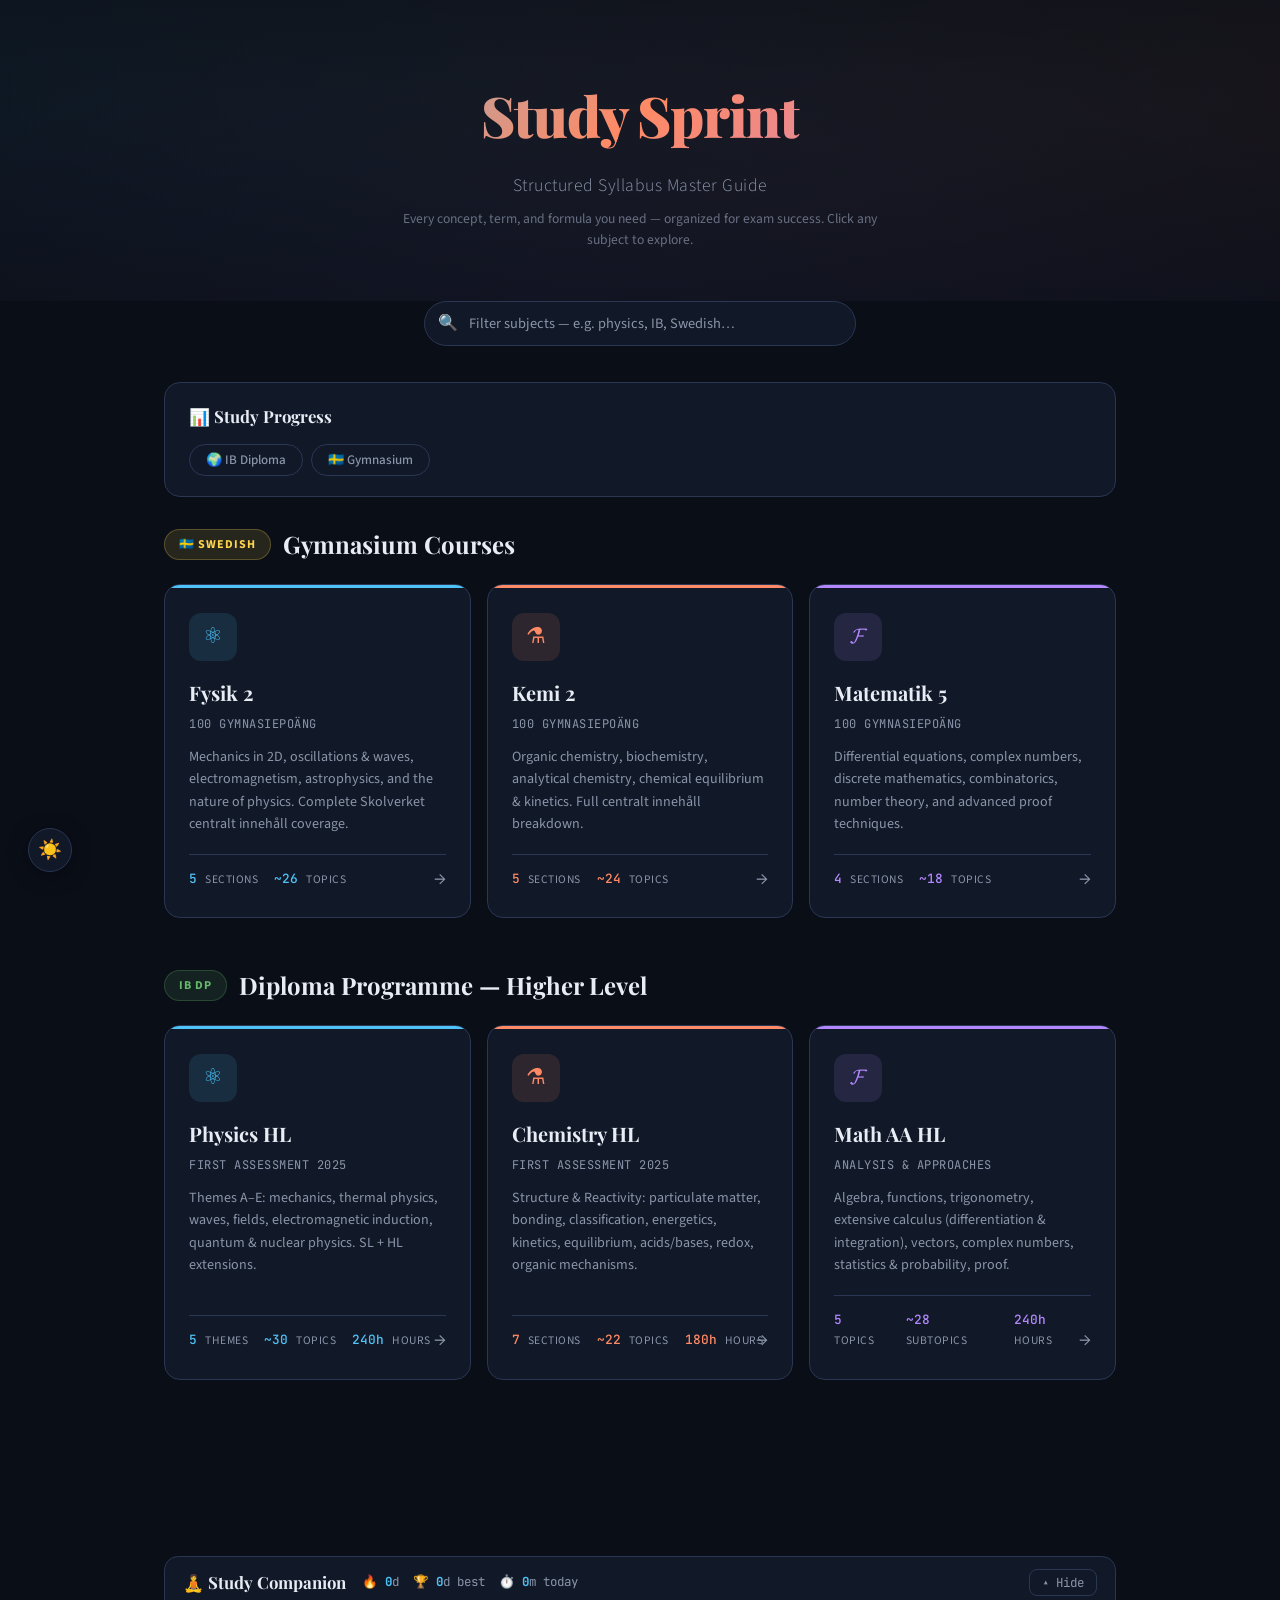
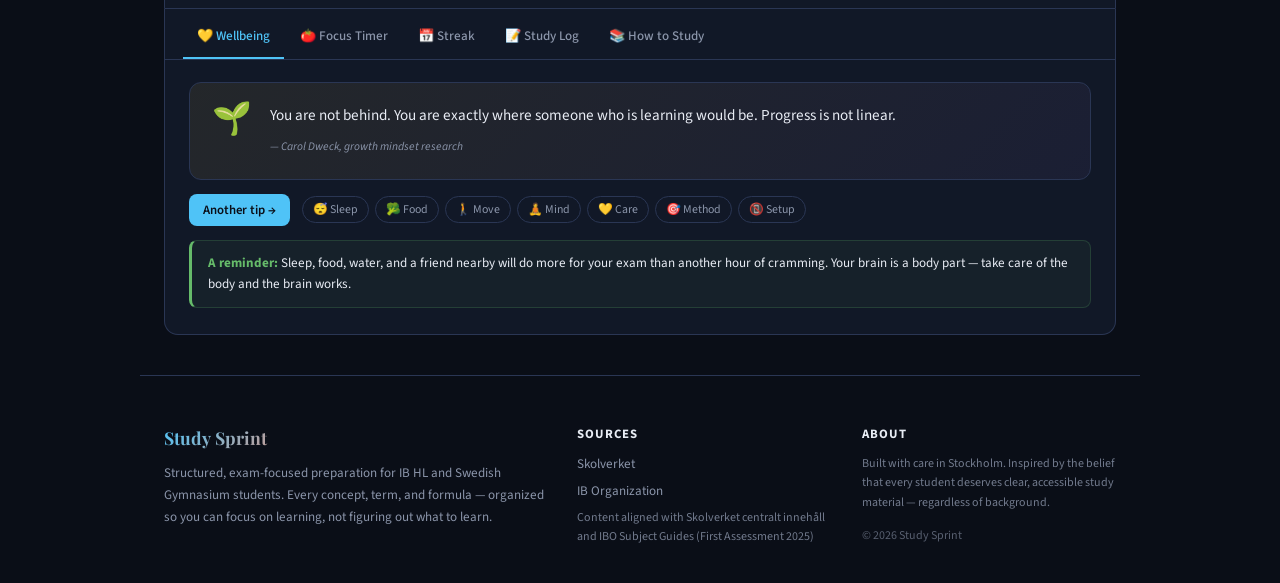
==== commit 7bcfc230: "Switch from Netlify to Vercel hosting - Remove netlify.toml, add vercel.json with security headers -" ====
--- a/index.html
+++ b/index.html
@@ -489,11 +489,5 @@
 </footer>
 
 <script src="app.js"></script>
-<form name="study-log" netlify hidden>
-  <input type="text" name="page">
-  <input type="text" name="date">
-  <input type="text" name="note">
-  <input type="text" name="attachment">
-</form>
 </body>
 </html>
--- a/extras.css
+++ b/extras.css
@@ -1481,106 +1481,561 @@
   top: 0;
 }
 
-/* ----------------------------------------------------------
-   15. STUDY TOOLS: Wellness, Pomodoro, Study Log
----------------------------------------------------------- */
+/* ============================================================
+   15. STUDY COMPANION — wellbeing, pomodoro, streak, log, how-to
+   ----
+   A unified, tabbed, collapsible study companion at the bottom
+   of every page. All selectors prefixed .ss- as elsewhere.
+============================================================ */
 .ss-study-tools {
-  max-width: 900px;
-  margin: 40px auto;
+  max-width: 1000px;
+  margin: 48px auto 24px;
   padding: 0 24px;
+}
+
+/* ---- Top bar (always visible) ---- */
+.ss-tools-bar {
+  display: flex;
+  align-items: center;
+  justify-content: space-between;
+  gap: 12px;
+  background: var(--ss-surface);
+  border: 1px solid var(--ss-border);
+  border-radius: 14px 14px 0 0;
+  padding: 12px 18px;
+  flex-wrap: wrap;
+}
+.ss-study-tools.ss-tools-collapsed .ss-tools-bar {
+  border-radius: 14px;
+}
+.ss-tools-bar-left {
+  display: flex; align-items: center; gap: 16px; flex-wrap: wrap;
+}
+.ss-tools-title {
+  font-family: 'Playfair Display', serif;
+  font-size: 1.05rem;
+  font-weight: 700;
+  color: var(--ss-text);
+}
+.ss-tools-meta {
+  display: flex; gap: 14px; flex-wrap: wrap;
+}
+.ss-tools-stat {
+  font-family: 'JetBrains Mono', monospace;
+  font-size: 0.78rem;
+  color: var(--ss-muted);
+}
+.ss-tools-stat b { color: var(--ss-accent); font-weight: 700; }
+.ss-tools-toggle {
+  background: transparent;
+  border: 1px solid var(--ss-border);
+  color: var(--ss-muted);
+  border-radius: 8px;
+  padding: 4px 12px;
+  font-size: 0.78rem;
+  font-family: 'JetBrains Mono', monospace;
+  cursor: pointer;
+  transition: all 0.15s;
+}
+.ss-tools-toggle:hover { color: var(--ss-accent); border-color: var(--ss-accent); }
+
+/* ---- Body (collapsible) ---- */
+.ss-tools-body {
+  background: var(--ss-surface);
+  border: 1px solid var(--ss-border);
+  border-top: none;
+  border-radius: 0 0 14px 14px;
+  padding: 6px 0 0 0;
+  overflow: hidden;
+}
+.ss-study-tools.ss-tools-collapsed .ss-tools-body {
+  display: none;
+}
+
+/* ---- Tabs ---- */
+.ss-tabs {
+  display: flex;
+  gap: 2px;
+  padding: 0 18px;
+  border-bottom: 1px solid var(--ss-border);
+  overflow-x: auto;
+  scrollbar-width: none;
+}
+.ss-tabs::-webkit-scrollbar { display: none; }
+.ss-tab {
+  background: none;
+  border: none;
+  border-bottom: 2px solid transparent;
+  color: var(--ss-muted);
+  font-size: 0.82rem;
+  font-weight: 500;
+  padding: 12px 14px;
+  cursor: pointer;
+  white-space: nowrap;
+  transition: all 0.15s;
+  font-family: 'Source Sans 3', sans-serif;
+}
+.ss-tab:hover { color: var(--ss-text); }
+.ss-tab.on {
+  color: var(--ss-accent);
+  border-bottom-color: var(--ss-accent);
+}
+
+/* ---- Panels ---- */
+.ss-panel {
+  display: none;
+  padding: 22px 24px 26px;
+}
+.ss-panel.on { display: block; animation: ssFadeIn 0.25s ease; }
+@keyframes ssFadeIn { from { opacity: 0; transform: translateY(4px); } to { opacity: 1; transform: translateY(0); } }
+
+/* =================================
+   WELLBEING PANEL
+================================= */
+.ss-tip {
+  display: flex;
+  align-items: flex-start;
+  gap: 18px;
+  background: linear-gradient(135deg, rgba(255,213,79,0.08), rgba(179,136,255,0.06));
+  border: 1px solid var(--ss-border);
+  border-radius: 12px;
+  padding: 20px 22px;
+  margin-bottom: 14px;
+}
+.ss-tip-fade { animation: ssTipFade 0.4s ease; }
+@keyframes ssTipFade { from { opacity: 0.4; } to { opacity: 1; } }
+.ss-tip-icon { font-size: 2rem; flex-shrink: 0; line-height: 1; }
+.ss-tip-body { flex: 1; }
+.ss-tip-text {
+  font-size: 0.95rem;
+  color: var(--ss-text);
+  line-height: 1.6;
+  margin: 0 0 6px 0;
+}
+.ss-tip-source {
+  font-size: 0.72rem;
+  color: var(--ss-muted);
+  font-style: italic;
+}
+
+.ss-tip-controls {
+  display: flex;
+  align-items: center;
+  flex-wrap: wrap;
+  gap: 12px;
+  margin-bottom: 14px;
+}
+.ss-tip-btn {
+  background: var(--ss-accent);
+  color: #0a0e17;
+  border: none;
+  border-radius: 8px;
+  padding: 7px 14px;
+  font-size: 0.8rem;
+  font-weight: 600;
+  cursor: pointer;
+  font-family: 'Source Sans 3', sans-serif;
+  transition: opacity 0.15s;
+}
+.ss-tip-btn:hover { opacity: 0.85; }
+
+.ss-tip-cats { display: flex; gap: 6px; flex-wrap: wrap; }
+.ss-tip-cat {
+  background: transparent;
+  border: 1px solid var(--ss-border);
+  color: var(--ss-muted);
+  border-radius: 14px;
+  padding: 4px 10px;
+  font-size: 0.74rem;
+  font-family: 'Source Sans 3', sans-serif;
+  cursor: pointer;
+  transition: all 0.15s;
+}
+.ss-tip-cat:hover { color: var(--ss-text); border-color: var(--ss-text); }
+.ss-tip-cat.on {
+  background: var(--ss-accent);
+  color: #0a0e17;
+  border-color: var(--ss-accent);
+  font-weight: 600;
+}
+
+.ss-care-box {
+  background: rgba(102,187,106,0.06);
+  border: 1px solid rgba(102,187,106,0.2);
+  border-left: 3px solid #66bb6a;
+  border-radius: 8px;
+  padding: 12px 16px;
+  font-size: 0.82rem;
+  color: var(--ss-text);
+  line-height: 1.6;
+}
+.ss-care-box strong { color: #66bb6a; }
+
+/* =================================
+   POMODORO PANEL
+================================= */
+.ss-pomo-wrap {
   display: grid;
-  grid-template-columns: 1fr 1fr;
-  gap: 16px;
-}
-
-/* Wellness tip */
-.ss-wellness {
-  grid-column: 1 / -1;
-  display: flex;
-  align-items: center;
+  grid-template-columns: 220px 1fr;
+  gap: 28px;
+  align-items: center;
+}
+.ss-pomo-ring {
+  position: relative;
+  width: 200px;
+  height: 200px;
+}
+.ss-pomo-ring svg { display: block; }
+#ss-pomo-progress {
+  transition: stroke-dashoffset 1s linear, stroke 0.3s ease;
+}
+.ss-pomo-center {
+  position: absolute;
+  inset: 0;
+  display: flex;
+  flex-direction: column;
+  align-items: center;
+  justify-content: center;
+  pointer-events: none;
+}
+.ss-pomo-time {
+  font-family: 'JetBrains Mono', monospace;
+  font-size: 2.4rem;
+  font-weight: 700;
+  color: var(--ss-text);
+  letter-spacing: 1px;
+  line-height: 1;
+}
+.ss-pomo-mode {
+  font-size: 0.82rem;
+  color: var(--ss-accent);
+  font-weight: 600;
+  margin-top: 4px;
+  letter-spacing: 0.5px;
+  text-transform: uppercase;
+  font-family: 'JetBrains Mono', monospace;
+}
+
+.ss-pomo-side {
+  display: flex;
+  flex-direction: column;
+  gap: 10px;
+}
+.ss-pomo-cycle {
+  font-size: 0.82rem;
+  color: var(--ss-muted);
+  margin-bottom: 4px;
+  font-style: italic;
+}
+.ss-pomo-controls {
+  display: flex; gap: 8px; flex-wrap: wrap;
+}
+.ss-pomo-btn {
+  background: transparent;
+  color: var(--ss-text);
+  border: 1px solid var(--ss-border);
+  border-radius: 8px;
+  padding: 8px 16px;
+  font-weight: 500;
+  font-size: 0.85rem;
+  cursor: pointer;
+  font-family: 'Source Sans 3', sans-serif;
+  transition: all 0.15s;
+}
+.ss-pomo-btn:hover { border-color: var(--ss-accent); color: var(--ss-accent); }
+.ss-pomo-btn--primary {
+  background: var(--ss-accent);
+  color: #0a0e17;
+  border-color: var(--ss-accent);
+  font-weight: 700;
+}
+.ss-pomo-btn--primary:hover { opacity: 0.88; color: #0a0e17; }
+.ss-pomo-presets {
+  display: flex; gap: 6px; flex-wrap: wrap;
+  margin-top: 4px;
+}
+.ss-pomo-preset {
+  background: none;
+  border: 1px solid var(--ss-border);
+  border-radius: 12px;
+  color: var(--ss-muted);
+  font-size: 0.72rem;
+  padding: 3px 10px;
+  cursor: pointer;
+  font-family: 'Source Sans 3', sans-serif;
+  transition: all 0.15s;
+}
+.ss-pomo-preset.on {
+  background: var(--ss-accent);
+  border-color: var(--ss-accent);
+  color: #0a0e17;
+  font-weight: 600;
+}
+.ss-pomo-today {
+  font-size: 0.8rem;
+  color: var(--ss-muted);
+  margin-top: 6px;
+}
+.ss-pomo-today b { color: var(--ss-accent); }
+.ss-pomo-opt {
+  font-size: 0.78rem;
+  color: var(--ss-muted);
+  display: flex;
+  align-items: center;
+  gap: 6px;
+  margin-top: 4px;
+  cursor: pointer;
+}
+
+/* =================================
+   STREAK PANEL
+================================= */
+.ss-streak-stats {
+  display: grid;
+  grid-template-columns: repeat(3, 1fr);
   gap: 14px;
-  background: var(--ss-surface);
-  border: 1px solid var(--ss-border);
-  border-radius: 12px;
-  padding: 16px 20px;
-}
-.ss-wellness-icon { font-size: 1.6rem; flex-shrink: 0; }
-.ss-wellness-text { font-size: 0.85rem; color: var(--ss-text); line-height: 1.6; display: block; }
-.ss-wellness-source { font-size: 0.68rem; color: var(--ss-muted); font-style: italic; }
-
-/* Pomodoro */
-.ss-pomodoro {
-  background: var(--ss-surface);
-  border: 1px solid var(--ss-border);
-  border-radius: 12px;
-  padding: 20px;
-}
-.ss-pomo-header { display: flex; justify-content: space-between; align-items: center; margin-bottom: 14px; }
-.ss-pomo-title { font-weight: 700; font-size: 0.9rem; color: var(--ss-text); }
-.ss-pomo-streak { font-family: 'JetBrains Mono', monospace; font-size: 0.8rem; color: var(--ss-accent); }
-.ss-pomo-display { text-align: center; }
-.ss-pomo-time { font-family: 'JetBrains Mono', monospace; font-size: 2.8rem; font-weight: 700; color: var(--ss-text); display: block; margin-bottom: 12px; letter-spacing: 2px; }
-.ss-pomo-controls { display: flex; gap: 8px; justify-content: center; margin-bottom: 10px; }
-.ss-pomo-btn {
-  background: var(--ss-accent); color: #0a0e17; border: none; border-radius: 8px;
-  padding: 8px 20px; font-weight: 600; font-size: 0.82rem; cursor: pointer;
-  font-family: 'Source Sans 3', sans-serif; transition: opacity 0.2s;
-}
-.ss-pomo-btn:hover { opacity: 0.85; }
-.ss-pomo-btn--secondary { background: var(--ss-border); color: var(--ss-muted); }
-.ss-pomo-presets { display: flex; gap: 6px; justify-content: center; }
-.ss-pomo-preset {
-  background: none; border: 1px solid var(--ss-border); border-radius: 12px;
-  color: var(--ss-muted); font-size: 0.72rem; padding: 3px 10px; cursor: pointer;
-  font-family: 'Source Sans 3', sans-serif; transition: all 0.15s;
-}
-.ss-pomo-preset.on { background: var(--ss-accent); border-color: var(--ss-accent); color: #0a0e17; font-weight: 600; }
-
-/* Study log */
-.ss-study-log {
-  background: var(--ss-surface);
-  border: 1px solid var(--ss-border);
-  border-radius: 12px;
-  padding: 20px;
-}
-.ss-log-header { font-weight: 700; font-size: 0.9rem; color: var(--ss-text); margin-bottom: 10px; }
+  margin-bottom: 20px;
+}
+.ss-streak-stat {
+  background: rgba(255,213,79,0.05);
+  border: 1px solid var(--ss-border);
+  border-radius: 10px;
+  padding: 14px;
+  text-align: center;
+}
+.ss-streak-num {
+  font-family: 'JetBrains Mono', monospace;
+  font-size: 1.8rem;
+  font-weight: 700;
+  color: var(--ss-accent);
+  line-height: 1.1;
+}
+.ss-streak-lbl {
+  font-size: 0.75rem;
+  color: var(--ss-muted);
+  margin-top: 4px;
+  letter-spacing: 0.3px;
+}
+
+.ss-cal {
+  display: grid;
+  grid-template-columns: repeat(14, 1fr);
+  gap: 4px;
+  margin-bottom: 14px;
+}
+.ss-cal-cell {
+  aspect-ratio: 1;
+  background: var(--ss-bg);
+  border: 1px solid var(--ss-border);
+  border-radius: 6px;
+  display: flex;
+  flex-direction: column;
+  align-items: center;
+  justify-content: center;
+  font-family: 'JetBrains Mono', monospace;
+  cursor: default;
+}
+.ss-cal-cell.on {
+  background: rgba(102,187,106,0.18);
+  border-color: rgba(102,187,106,0.4);
+}
+.ss-cal-cell.today {
+  outline: 2px solid var(--ss-accent);
+  outline-offset: 1px;
+}
+.ss-cal-d { font-size: 0.6rem; color: var(--ss-muted); }
+.ss-cal-n { font-size: 0.78rem; font-weight: 600; color: var(--ss-text); line-height: 1; }
+.ss-cal-cell.on .ss-cal-n { color: #66bb6a; }
+
+.ss-streak-rule {
+  font-size: 0.82rem;
+  color: var(--ss-muted);
+  line-height: 1.6;
+  background: rgba(179,136,255,0.06);
+  border-left: 3px solid #b388ff;
+  border-radius: 0 8px 8px 0;
+  padding: 10px 14px;
+  margin: 0;
+}
+.ss-streak-rule strong { color: var(--ss-text); }
+.ss-streak-rule em { color: var(--ss-accent); font-style: normal; font-weight: 500; }
+
+/* =================================
+   LOG PANEL
+================================= */
+.ss-log-prompt {
+  font-size: 0.9rem;
+  color: var(--ss-text);
+  font-style: italic;
+  margin-bottom: 10px;
+}
 .ss-log-textarea {
-  width: 100%; background: var(--ss-bg); border: 1px solid var(--ss-border);
-  border-radius: 8px; color: var(--ss-text); padding: 10px 12px; resize: vertical;
-  font-family: 'Source Sans 3', sans-serif; font-size: 0.82rem; outline: none;
+  width: 100%;
+  background: var(--ss-bg);
+  border: 1px solid var(--ss-border);
+  border-radius: 8px;
+  color: var(--ss-text);
+  padding: 10px 12px;
+  resize: vertical;
+  font-family: 'Source Sans 3', sans-serif;
+  font-size: 0.88rem;
+  outline: none;
+  line-height: 1.5;
+  box-sizing: border-box;
 }
 .ss-log-textarea:focus { border-color: var(--ss-accent); }
-.ss-log-actions { display: flex; gap: 8px; margin-top: 8px; }
+.ss-log-actions { display: flex; gap: 8px; margin-top: 8px; flex-wrap: wrap; }
 .ss-log-attach {
-  flex: 1; background: var(--ss-bg); border: 1px solid var(--ss-border);
-  border-radius: 6px; color: var(--ss-text); padding: 6px 10px;
-  font-size: 0.78rem; font-family: 'Source Sans 3', sans-serif; outline: none;
+  flex: 1;
+  min-width: 180px;
+  background: var(--ss-bg);
+  border: 1px solid var(--ss-border);
+  border-radius: 6px;
+  color: var(--ss-text);
+  padding: 7px 10px;
+  font-size: 0.8rem;
+  font-family: 'Source Sans 3', sans-serif;
+  outline: none;
 }
 .ss-log-attach:focus { border-color: var(--ss-accent); }
 .ss-log-submit {
-  background: var(--ss-accent); color: #0a0e17; border: none; border-radius: 6px;
-  padding: 6px 16px; font-weight: 600; font-size: 0.78rem; cursor: pointer;
-  font-family: 'Source Sans 3', sans-serif; white-space: nowrap;
-}
-.ss-log-entries { margin-top: 12px; }
+  background: var(--ss-accent);
+  color: #0a0e17;
+  border: none;
+  border-radius: 6px;
+  padding: 7px 18px;
+  font-weight: 600;
+  font-size: 0.82rem;
+  cursor: pointer;
+  font-family: 'Source Sans 3', sans-serif;
+  white-space: nowrap;
+}
+.ss-log-submit:hover { opacity: 0.88; }
+.ss-log-entries { margin-top: 14px; }
 .ss-log-entry {
-  display: flex; align-items: center; gap: 8px; padding: 6px 0;
-  border-bottom: 1px solid var(--ss-border); font-size: 0.78rem;
-}
-.ss-log-date { color: var(--ss-muted); font-family: 'JetBrains Mono', monospace; font-size: 0.7rem; flex-shrink: 0; }
-.ss-log-note { color: var(--ss-text); flex: 1; }
+  display: flex;
+  gap: 12px;
+  padding: 8px 0;
+  border-bottom: 1px solid var(--ss-border);
+  font-size: 0.82rem;
+  align-items: flex-start;
+}
+.ss-log-date {
+  color: var(--ss-muted);
+  font-family: 'JetBrains Mono', monospace;
+  font-size: 0.72rem;
+  flex-shrink: 0;
+  padding-top: 1px;
+}
+.ss-log-note { color: var(--ss-text); flex: 1; line-height: 1.5; }
 .ss-log-link { text-decoration: none; flex-shrink: 0; }
-.ss-log-empty { color: var(--ss-muted); font-size: 0.78rem; font-style: italic; }
-
-html.ss-light .ss-wellness, html.ss-light .ss-pomodoro, html.ss-light .ss-study-log {
-  background: var(--surface); border-color: var(--border);
-}
-html.ss-light .ss-log-textarea, html.ss-light .ss-log-attach { background: var(--surface); }
-
-@media (max-width: 700px) {
-  .ss-study-tools { grid-template-columns: 1fr; padding: 0 16px; }
+.ss-log-empty { color: var(--ss-muted); font-size: 0.8rem; font-style: italic; }
+
+/* =================================
+   HOW TO STUDY PANEL
+================================= */
+.ss-howto-grid {
+  display: grid;
+  grid-template-columns: repeat(auto-fill, minmax(240px, 1fr));
+  gap: 12px;
+}
+.ss-howto-card {
+  background: var(--ss-bg);
+  border: 1px solid var(--ss-border);
+  border-radius: 10px;
+  padding: 14px 16px;
+  transition: all 0.2s;
+}
+.ss-howto-card:hover { border-color: var(--ss-accent); transform: translateY(-1px); }
+.ss-howto-card h4 {
+  font-family: 'Playfair Display', serif;
+  font-size: 1rem;
+  font-weight: 700;
+  margin: 0 0 6px 0;
+  color: var(--ss-text);
+}
+.ss-howto-card p {
+  font-size: 0.83rem;
+  color: var(--ss-text);
+  line-height: 1.55;
+  margin: 0 0 8px 0;
+}
+.ss-howto-src {
+  font-size: 0.7rem;
+  color: var(--ss-muted);
+  font-style: italic;
+}
+.ss-howto-care {
+  background: linear-gradient(135deg, rgba(255,138,101,0.06), rgba(102,187,106,0.06));
+  border-color: rgba(255,138,101,0.25);
+}
+.ss-howto-care:hover { border-color: rgba(255,138,101,0.5); }
+.ss-howto-care h4 { color: #ff8a65; }
+
+/* =================================
+   LIGHT THEME OVERRIDES
+================================= */
+html.ss-light .ss-tools-bar,
+html.ss-light .ss-tools-body { background: var(--surface); border-color: var(--border); }
+html.ss-light .ss-tip { background: linear-gradient(135deg, rgba(255,213,79,0.18), rgba(179,136,255,0.1)); }
+html.ss-light .ss-care-box { background: rgba(76,175,80,0.08); }
+html.ss-light .ss-streak-stat { background: rgba(255,193,7,0.08); }
+html.ss-light .ss-cal-cell { background: var(--bg); }
+html.ss-light .ss-cal-cell.on { background: rgba(76,175,80,0.18); }
+html.ss-light .ss-streak-rule { background: rgba(156,99,247,0.08); }
+html.ss-light .ss-howto-card { background: var(--bg); }
+html.ss-light .ss-log-textarea, html.ss-light .ss-log-attach { background: var(--bg); }
+
+/* =================================
+   RESPONSIVE
+================================= */
+@media (max-width: 720px) {
+  .ss-study-tools { padding: 0 14px; margin-top: 32px; }
+  .ss-tools-bar { padding: 10px 14px; }
+  .ss-tools-title { font-size: 0.95rem; }
+  .ss-tools-stat { font-size: 0.72rem; }
+  .ss-panel { padding: 16px; }
+  .ss-pomo-wrap { grid-template-columns: 1fr; gap: 16px; justify-items: center; }
+  .ss-pomo-side { width: 100%; max-width: 320px; }
+  .ss-streak-stats { grid-template-columns: 1fr 1fr 1fr; gap: 8px; }
+  .ss-streak-num { font-size: 1.4rem; }
+  .ss-streak-lbl { font-size: 0.65rem; }
+  .ss-cal { grid-template-columns: repeat(7, 1fr); }
+  .ss-howto-grid { grid-template-columns: 1fr; }
 }
 
 @media print {
   .ss-study-tools { display: none !important; }
 }
+
+/* Onboarding banner */
+.ss-onboard {
+  max-width: 900px;
+  margin: 0 auto 16px;
+  padding: 12px 20px;
+  background: rgba(79,195,247,0.08);
+  border: 1px solid rgba(79,195,247,0.2);
+  border-radius: 10px;
+  display: flex;
+  align-items: center;
+  gap: 12px;
+  font-size: 0.82rem;
+  color: var(--ss-text);
+}
+.ss-onboard-text { flex: 1; line-height: 1.6; }
+.ss-onboard-text em { color: var(--ss-accent); font-style: normal; font-weight: 600; }
+.ss-onboard-close {
+  background: var(--ss-accent);
+  color: #0a0e17;
+  border: none;
+  border-radius: 6px;
+  padding: 6px 14px;
+  font-weight: 600;
+  font-size: 0.78rem;
+  cursor: pointer;
+  white-space: nowrap;
+  font-family: 'Source Sans 3', sans-serif;
+}
+@media (max-width: 600px) {
+  .ss-onboard { flex-direction: column; text-align: center; margin: 0 16px 16px; }
+}
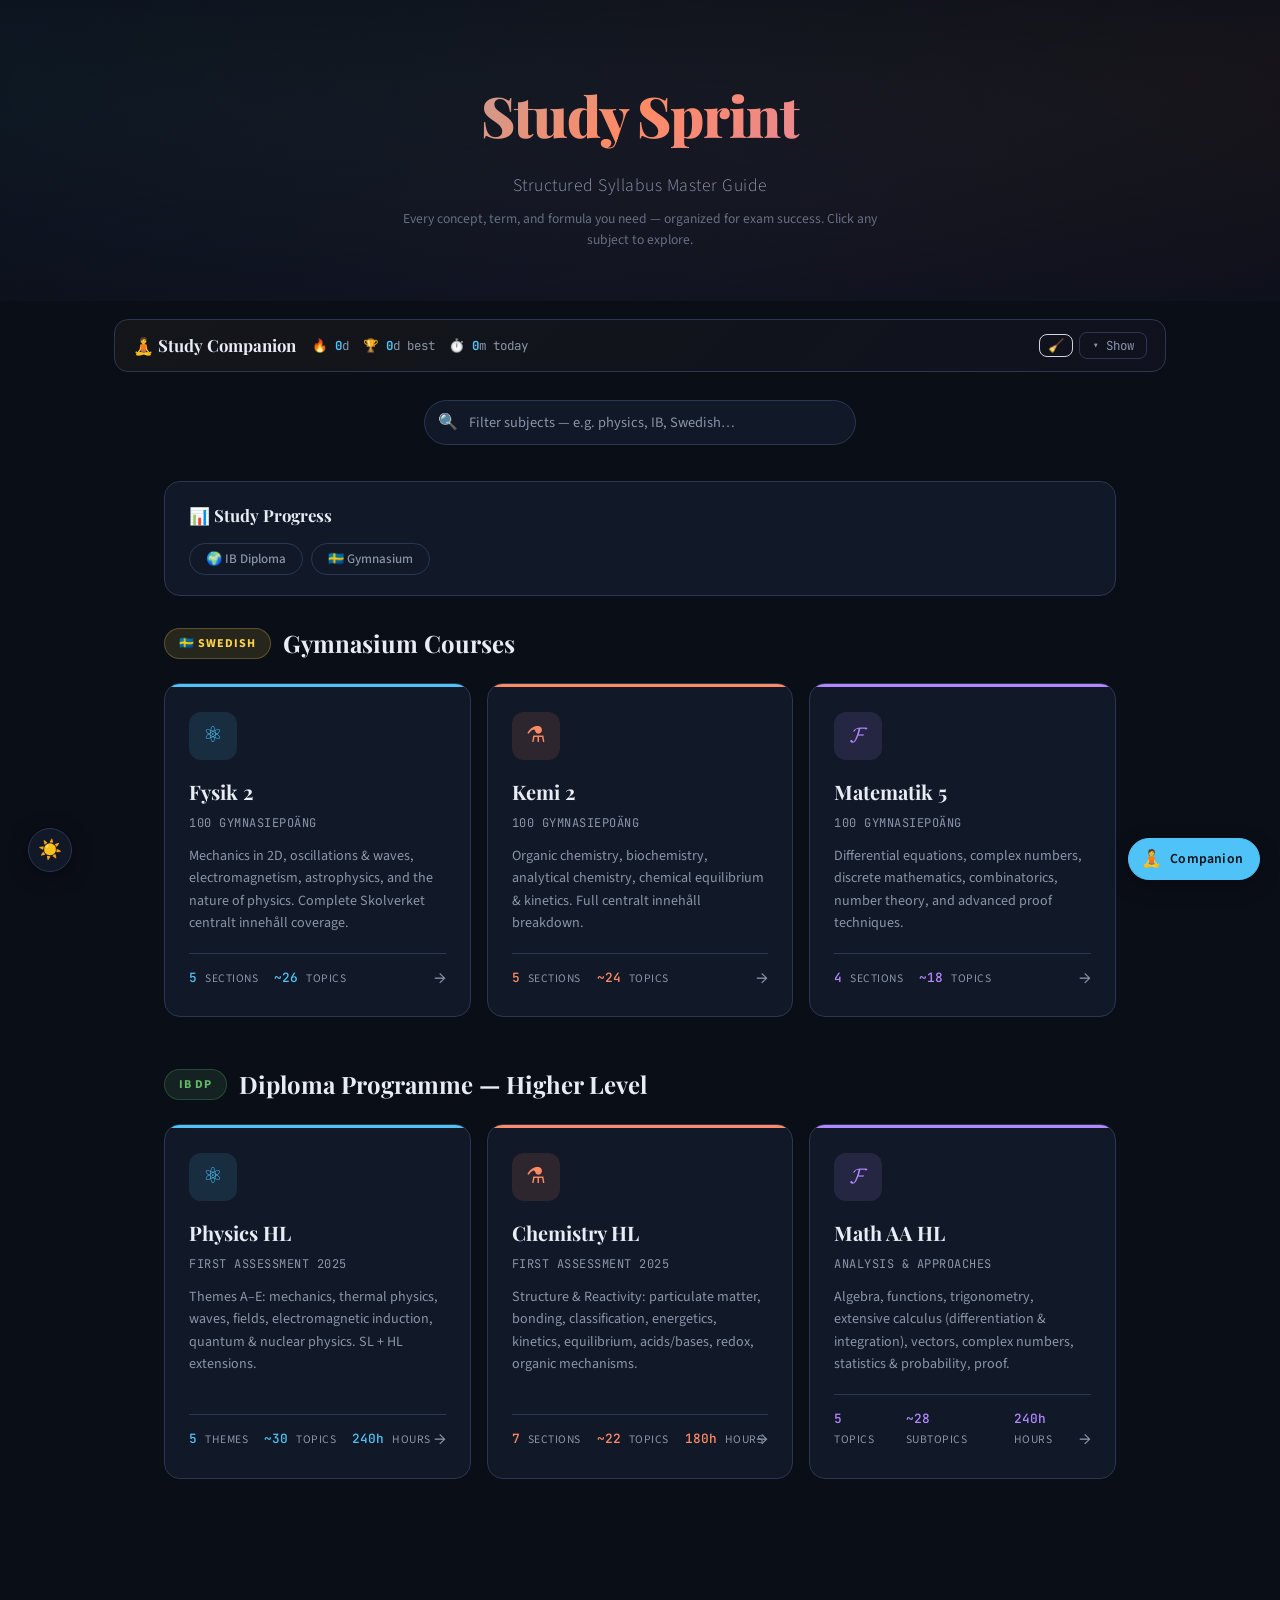
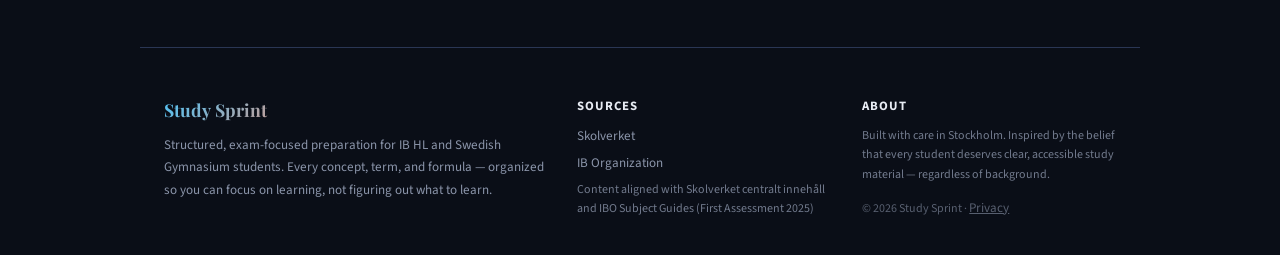
==== commit b48123ad: "Review-pass hardening: privacy, CSP, XSS defence-in-depth, crisis links Addresses the four-lens code" ====
--- a/index.html
+++ b/index.html
@@ -483,7 +483,7 @@
     <div class="footer-col">
       <span class="footer-heading">About</span>
       <span class="footer-note-text">Built with care in Stockholm. Inspired by the belief that every student deserves clear, accessible study material — regardless of background.</span>
-      <span class="footer-note-text" style="margin-top:8px;opacity:0.6">© 2026 Study Sprint</span>
+      <span class="footer-note-text" style="margin-top:8px;opacity:0.6">© 2026 Study Sprint · <a href="/privacy.html" style="color:inherit;text-decoration:underline">Privacy</a></span>
     </div>
   </div>
 </footer>
--- a/extras.css
+++ b/extras.css
@@ -1609,8 +1609,9 @@
 .ss-tip-text {
   font-size: 0.95rem;
   color: var(--ss-text);
-  line-height: 1.6;
+  line-height: 1.65;
   margin: 0 0 6px 0;
+  white-space: pre-line; /* preserve the 4-line Thirukkural layout */
 }
 .ss-tip-source {
   font-size: 0.72rem;
@@ -1913,23 +1914,68 @@
 .ss-log-submit:hover { opacity: 0.88; }
 .ss-log-entries { margin-top: 14px; }
 .ss-log-entry {
-  display: flex;
-  gap: 12px;
-  padding: 8px 0;
+  display: block;
+  padding: 10px 0;
   border-bottom: 1px solid var(--ss-border);
-  font-size: 0.82rem;
-  align-items: flex-start;
+  font-size: 0.84rem;
+}
+.ss-log-row {
+  display: flex; align-items: center; justify-content: space-between;
+  margin-bottom: 4px;
 }
 .ss-log-date {
   color: var(--ss-muted);
   font-family: 'JetBrains Mono', monospace;
   font-size: 0.72rem;
-  flex-shrink: 0;
-  padding-top: 1px;
-}
-.ss-log-note { color: var(--ss-text); flex: 1; line-height: 1.5; }
-.ss-log-link { text-decoration: none; flex-shrink: 0; }
+}
+.ss-log-page { color: var(--ss-accent); font-weight: 600; }
+.ss-log-acts { display: flex; gap: 2px; opacity: 0.4; transition: opacity 0.15s; }
+.ss-log-entry:hover .ss-log-acts { opacity: 1; }
+.ss-log-act {
+  background: none; border: none; padding: 2px 6px;
+  font-size: 0.85rem; cursor: pointer; border-radius: 4px;
+  color: var(--ss-muted);
+}
+.ss-log-act:hover { color: var(--ss-accent); background: rgba(255,213,79,0.08); }
+.ss-log-note {
+  color: var(--ss-text); line-height: 1.5;
+  white-space: pre-wrap; word-wrap: break-word;
+}
+.ss-log-link {
+  display: inline-block; margin-top: 4px;
+  text-decoration: none; color: var(--ss-accent);
+  font-size: 0.78rem; font-family: 'JetBrains Mono', monospace;
+}
+.ss-log-link:hover { text-decoration: underline; }
 .ss-log-empty { color: var(--ss-muted); font-size: 0.8rem; font-style: italic; }
+.ss-log-toggle {
+  background: none; border: 1px dashed var(--ss-border);
+  color: var(--ss-muted); width: 100%;
+  border-radius: 6px; padding: 6px;
+  margin-top: 8px; cursor: pointer;
+  font-family: 'Source Sans 3', sans-serif; font-size: 0.78rem;
+}
+.ss-log-toggle:hover { border-color: var(--ss-accent); color: var(--ss-accent); }
+
+/* =================================
+   TOP-MOUNTED COMPANION VARIANT
+   When mounted at the top of the page (instead of above the footer),
+   tighten margins so the dock feels like part of the page header.
+================================= */
+.ss-study-tools.ss-tools--top {
+  margin: 18px auto 28px; /* much tighter than the 48px bottom-mount default */
+  max-width: 1100px;
+}
+.ss-study-tools.ss-tools--top .ss-tools-bar {
+  background: linear-gradient(135deg, rgba(255,213,79,0.04), rgba(179,136,255,0.03));
+}
+.ss-study-tools.ss-tools--top.ss-tools-collapsed .ss-tools-bar {
+  /* When closed at top, give it a friendlier "open me" cue */
+  cursor: pointer;
+}
+.ss-study-tools.ss-tools--top.ss-tools-collapsed .ss-tools-bar:hover {
+  border-color: var(--ss-accent);
+}
 
 /* =================================
    HOW TO STUDY PANEL
@@ -1971,6 +2017,494 @@
 }
 .ss-howto-care:hover { border-color: rgba(255,138,101,0.5); }
 .ss-howto-care h4 { color: #ff8a65; }
+
+.ss-howto-momentum {
+  background: linear-gradient(135deg, rgba(102,187,106,0.06), rgba(255,213,79,0.05));
+  border-color: rgba(102,187,106,0.25);
+}
+.ss-howto-momentum h4 { color: #66bb6a; }
+.ss-howto-momentum:hover { border-color: rgba(102,187,106,0.5); }
+
+.ss-howto-intro {
+  font-size: 0.88rem;
+  color: var(--ss-muted);
+  font-style: italic;
+  margin-bottom: 14px;
+  line-height: 1.55;
+}
+.ss-howto-link {
+  display: inline-block;
+  font-size: 0.74rem;
+  color: var(--ss-accent);
+  text-decoration: none;
+  border-bottom: 1px dotted var(--ss-accent);
+  margin: 0 0 6px 0;
+  padding-bottom: 1px;
+  transition: opacity 0.15s;
+}
+.ss-howto-link:hover { opacity: 0.75; }
+
+/* =================================
+   BURNOUT BANNER
+================================= */
+.ss-burnout {
+  background: linear-gradient(135deg, rgba(239,83,80,0.08), rgba(255,138,101,0.06));
+  border: 1px solid rgba(239,83,80,0.35);
+  border-left: 4px solid #ef5350;
+  border-radius: 10px;
+  padding: 14px 18px;
+  margin-bottom: 16px;
+}
+.ss-burnout-h {
+  font-family: 'Playfair Display', serif;
+  font-size: 1.05rem;
+  font-weight: 700;
+  color: #ef5350;
+  margin-bottom: 6px;
+}
+.ss-burnout p {
+  font-size: 0.86rem;
+  color: var(--ss-text);
+  line-height: 1.6;
+  margin: 0;
+}
+.ss-burnout strong { color: #ef5350; }
+.ss-burnout em { color: var(--ss-accent); font-style: normal; }
+
+/* =================================
+   JUST START ACTIVATOR (in Pomodoro panel)
+================================= */
+.ss-juststart {
+  background: linear-gradient(135deg, rgba(102,187,106,0.05), rgba(179,136,255,0.04));
+  border: 1px solid rgba(102,187,106,0.2);
+  border-radius: 10px;
+  padding: 8px 14px;
+  margin-bottom: 18px;
+}
+.ss-juststart[open] { padding: 12px 16px 14px; }
+.ss-juststart-h {
+  font-family: 'Playfair Display', serif;
+  font-size: 0.92rem;
+  font-weight: 600;
+  color: #66bb6a;
+  cursor: pointer;
+  list-style: none;
+  padding: 4px 0;
+  margin: 0;
+}
+.ss-juststart-h::-webkit-details-marker { display: none; }
+.ss-juststart-h::before { content: '▸ '; transition: transform 0.15s; display: inline-block; }
+.ss-juststart[open] > .ss-juststart-h::before { content: '▾ '; }
+.ss-juststart[open] > .ss-juststart-h { margin-bottom: 6px; }
+.ss-juststart-sub {
+  font-size: 0.83rem;
+  color: var(--ss-muted);
+  margin: 0 0 8px 0;
+  font-style: italic;
+}
+.ss-juststart-steps {
+  margin: 0 0 12px 0;
+  padding-left: 22px;
+  font-size: 0.84rem;
+  color: var(--ss-text);
+  line-height: 1.6;
+}
+.ss-juststart-steps li { margin-bottom: 4px; }
+.ss-juststart-steps strong { color: var(--ss-text); }
+.ss-juststart-actions { display: flex; gap: 8px; flex-wrap: wrap; }
+.ss-juststart-btn {
+  background: #66bb6a;
+  color: #0a0e17;
+  border: none;
+  border-radius: 8px;
+  padding: 7px 14px;
+  font-size: 0.82rem;
+  font-weight: 600;
+  cursor: pointer;
+  font-family: 'Source Sans 3', sans-serif;
+  transition: opacity 0.15s;
+}
+.ss-juststart-btn:hover { opacity: 0.85; }
+.ss-juststart-btn--ghost {
+  background: transparent;
+  color: var(--ss-text);
+  border: 1px solid var(--ss-border);
+}
+.ss-juststart-btn--ghost:hover { border-color: #66bb6a; color: #66bb6a; opacity: 1; }
+
+/* Comment box: live char counter + safety polish */
+.ss-comment-actions {
+  display: flex;
+  align-items: center;
+  justify-content: space-between;
+  gap: 10px;
+}
+.ss-comment-count {
+  font-family: 'JetBrains Mono', monospace;
+  font-size: 0.7rem;
+  color: var(--ss-muted);
+}
+
+/* =================================
+   FLOATING LAUNCHER (bottom-right dock)
+================================= */
+.ss-launcher {
+  position: fixed;
+  right: 20px;
+  bottom: 20px;
+  display: flex;
+  flex-direction: column;
+  gap: 10px;
+  z-index: 9000;
+  pointer-events: none; /* let children grab events */
+}
+.ss-launch-btn {
+  pointer-events: auto;
+  display: flex;
+  align-items: center;
+  gap: 8px;
+  background: var(--ss-surface, #1a1f2e);
+  color: var(--ss-text, #e8eaed);
+  border: 1px solid var(--ss-border, #2a3142);
+  border-radius: 999px;
+  padding: 10px 16px 10px 12px;
+  font-family: 'Source Sans 3', sans-serif;
+  font-size: 0.86rem;
+  font-weight: 600;
+  cursor: pointer;
+  box-shadow: 0 6px 20px rgba(0,0,0,0.25);
+  transition: transform 0.15s, box-shadow 0.15s, border-color 0.15s;
+}
+.ss-launch-btn:hover {
+  transform: translateY(-2px);
+  border-color: var(--ss-accent);
+  box-shadow: 0 10px 26px rgba(0,0,0,0.35);
+}
+.ss-launch-btn--primary {
+  background: var(--ss-accent, #ffd54f);
+  color: #0a0e17;
+  border-color: var(--ss-accent, #ffd54f);
+}
+.ss-launch-btn--active {
+  border-color: #ef5350;
+  color: #ef5350;
+  background: rgba(239,83,80,0.08);
+}
+.ss-launch-emoji { font-size: 1.05rem; line-height: 1; }
+.ss-launch-lbl  { letter-spacing: 0.2px; }
+
+/* When the launcher is mounted, hide the legacy floating Quiz / Print
+   buttons so we don't double-up at the bottom-right corner */
+body.ss-launcher-active .ss-quiz-mode-btn,
+body.ss-launcher-active .ss-print-btn { display: none !important; }
+
+/* Pulse highlight when launcher targets the companion */
+.ss-pulse {
+  animation: ssPulse 1.4s ease;
+}
+@keyframes ssPulse {
+  0%   { box-shadow: 0 0 0 0 rgba(255,213,79,0.6); }
+  60%  { box-shadow: 0 0 0 18px rgba(255,213,79,0); }
+  100% { box-shadow: 0 0 0 0 rgba(255,213,79,0); }
+}
+
+/* =================================
+   FEEDBACK OVERLAY (topic picker)
+================================= */
+.ss-fb-overlay {
+  position: fixed; inset: 0;
+  background: rgba(0,0,0,0.55);
+  z-index: 9100;
+  display: flex;
+  align-items: center;
+  justify-content: center;
+  padding: 24px;
+  animation: ssFadeIn 0.18s ease;
+}
+.ss-fb-card {
+  background: var(--ss-surface, #1a1f2e);
+  border: 1px solid var(--ss-border, #2a3142);
+  border-radius: 14px;
+  max-width: 520px;
+  width: 100%;
+  max-height: 80vh;
+  display: flex;
+  flex-direction: column;
+  padding: 18px 20px;
+  box-shadow: 0 20px 60px rgba(0,0,0,0.5);
+}
+.ss-fb-head {
+  display: flex; align-items: center; justify-content: space-between;
+  font-family: 'Playfair Display', serif;
+  font-size: 1.05rem;
+  margin-bottom: 4px;
+  color: var(--ss-text);
+}
+.ss-fb-close {
+  background: none; border: none; color: var(--ss-muted);
+  font-size: 1.05rem; cursor: pointer; padding: 4px 8px; border-radius: 6px;
+}
+.ss-fb-close:hover { color: var(--ss-accent); }
+.ss-fb-sub {
+  font-size: 0.82rem; color: var(--ss-muted);
+  margin: 0 0 12px 0; line-height: 1.5;
+}
+.ss-fb-list {
+  display: flex; flex-direction: column; gap: 4px;
+  overflow-y: auto;
+}
+.ss-fb-item {
+  background: transparent;
+  border: 1px solid var(--ss-border);
+  color: var(--ss-text);
+  border-radius: 8px;
+  padding: 10px 14px;
+  text-align: left;
+  font-size: 0.86rem;
+  cursor: pointer;
+  font-family: 'Source Sans 3', sans-serif;
+  transition: all 0.12s;
+}
+.ss-fb-item:hover { border-color: var(--ss-accent); color: var(--ss-accent); transform: translateX(2px); }
+.ss-fb-empty { color: var(--ss-muted); font-size: 0.86rem; }
+
+/* Keep launcher out of the way of the companion when it's expanded */
+@media (max-width: 720px) {
+  .ss-launcher { right: 12px; bottom: 12px; gap: 6px; }
+  .ss-launch-btn { padding: 8px 14px 8px 10px; font-size: 0.78rem; }
+  .ss-launch-lbl { display: none; } /* shrink to icon-only on phones */
+  .ss-launch-btn { padding: 10px; }
+}
+
+@media print {
+  .ss-launcher, .ss-fb-overlay { display: none !important; }
+}
+
+/* =================================
+   RECOVERY PANEL — burnout self-check, 7 rests, hidden influencers
+================================= */
+.ss-rec-intro {
+  font-size: 0.92rem; color: var(--ss-text); line-height: 1.6;
+  background: linear-gradient(135deg, rgba(102,187,106,0.06), rgba(179,136,255,0.04));
+  border: 1px solid rgba(102,187,106,0.2);
+  border-radius: 10px; padding: 14px 18px; margin-bottom: 22px;
+}
+.ss-rec-intro em { color: var(--ss-accent); font-style: normal; }
+
+.ss-rec-h {
+  font-family: 'Playfair Display', serif;
+  font-size: 1.05rem; font-weight: 700;
+  color: var(--ss-text); margin-bottom: 6px;
+}
+.ss-rec-sub { font-size: 0.85rem; color: var(--ss-muted); margin: 0 0 12px; line-height: 1.55; }
+
+.ss-rec-check, .ss-rec-rests, .ss-rec-hidden { margin-bottom: 26px; }
+
+/* Self-check Q list */
+.ss-rec-q-list { display: flex; flex-direction: column; gap: 4px; }
+.ss-rec-q {
+  display: flex; align-items: center; justify-content: space-between;
+  gap: 12px; padding: 10px 12px;
+  background: var(--ss-bg); border: 1px solid var(--ss-border);
+  border-radius: 8px; font-size: 0.88rem; color: var(--ss-text);
+}
+.ss-rec-q-text { flex: 1; line-height: 1.45; }
+.ss-rec-q-btns { display: flex; gap: 4px; flex-shrink: 0; }
+.ss-rec-yn {
+  background: transparent; border: 1px solid var(--ss-border);
+  color: var(--ss-muted); border-radius: 14px;
+  padding: 4px 12px; font-size: 0.78rem; font-weight: 600;
+  cursor: pointer; font-family: 'Source Sans 3', sans-serif;
+  transition: all 0.12s; min-width: 50px;
+}
+.ss-rec-yn:hover { color: var(--ss-text); border-color: var(--ss-text); }
+.ss-rec-yn.on {
+  background: var(--ss-accent); color: #0a0e17;
+  border-color: var(--ss-accent); font-weight: 700;
+}
+
+.ss-rec-result {
+  margin-top: 14px; padding: 14px 16px;
+  border-radius: 10px; border: 1px solid;
+  animation: ssFadeIn 0.3s ease;
+}
+.ss-rec-result--good   { border-color: rgba(102,187,106,0.4); background: rgba(102,187,106,0.06); }
+.ss-rec-result--mild   { border-color: rgba(255,213,79,0.4); background: rgba(255,213,79,0.06); }
+.ss-rec-result--high   { border-color: rgba(255,138,101,0.4); background: rgba(255,138,101,0.06); }
+.ss-rec-result--severe { border-color: rgba(239,83,80,0.4);   background: rgba(239,83,80,0.06); }
+.ss-rec-tier { font-family: 'Playfair Display', serif; font-size: 1.02rem; font-weight: 700; margin-bottom: 4px; }
+.ss-rec-result--good   .ss-rec-tier { color: #66bb6a; }
+.ss-rec-result--mild   .ss-rec-tier { color: #ffd54f; }
+.ss-rec-result--high   .ss-rec-tier { color: #ff8a65; }
+.ss-rec-result--severe .ss-rec-tier { color: #ef5350; }
+.ss-rec-score { font-family: 'JetBrains Mono', monospace; font-size: 0.82rem; color: var(--ss-muted); }
+.ss-rec-result p { margin: 0 0 8px; font-size: 0.88rem; line-height: 1.55; color: var(--ss-text); }
+.ss-rec-reset {
+  background: transparent; border: 1px solid var(--ss-border);
+  color: var(--ss-muted); border-radius: 14px; padding: 4px 12px;
+  font-size: 0.74rem; cursor: pointer;
+  font-family: 'Source Sans 3', sans-serif;
+}
+.ss-rec-reset:hover { color: var(--ss-accent); border-color: var(--ss-accent); }
+
+/* 7 rests grid */
+.ss-rec-rest-grid {
+  display: grid;
+  grid-template-columns: repeat(auto-fill, minmax(240px, 1fr));
+  gap: 10px;
+}
+.ss-rec-rest {
+  background: var(--ss-bg); border: 1px solid var(--ss-border);
+  border-radius: 10px; padding: 12px 14px;
+  transition: all 0.15s;
+}
+.ss-rec-rest.on {
+  border-color: rgba(255,138,101,0.5);
+  background: linear-gradient(135deg, rgba(255,138,101,0.08), rgba(255,213,79,0.04));
+}
+.ss-rec-rest-h {
+  display: flex; align-items: center; justify-content: space-between;
+  gap: 8px; margin-bottom: 4px;
+  font-family: 'Playfair Display', serif; font-weight: 700;
+  color: var(--ss-text); font-size: 0.95rem;
+}
+.ss-rec-rest-pick {
+  background: transparent; border: 1px dashed var(--ss-border);
+  color: var(--ss-muted); border-radius: 12px; padding: 2px 10px;
+  font-size: 0.7rem; cursor: pointer;
+  font-family: 'Source Sans 3', sans-serif;
+}
+.ss-rec-rest.on .ss-rec-rest-pick {
+  background: #ff8a65; color: #0a0e17; border-color: #ff8a65; border-style: solid;
+}
+.ss-rec-rest-desc { margin: 0 0 6px; font-size: 0.82rem; color: var(--ss-muted); line-height: 1.5; }
+.ss-rec-rest-try { margin: 0; font-size: 0.82rem; color: var(--ss-text); line-height: 1.5; }
+.ss-rec-rest-try strong { color: var(--ss-accent); }
+
+/* Hidden influencer cards */
+.ss-rec-cards { display: flex; flex-direction: column; gap: 6px; }
+.ss-rec-card {
+  background: var(--ss-bg); border: 1px solid var(--ss-border);
+  border-radius: 8px; padding: 0 14px;
+  transition: border-color 0.15s;
+}
+.ss-rec-card[open] { padding-bottom: 10px; border-color: var(--ss-accent); }
+.ss-rec-card summary {
+  cursor: pointer; padding: 10px 0;
+  font-size: 0.88rem; color: var(--ss-text); font-weight: 600;
+  list-style: none;
+}
+.ss-rec-card summary::-webkit-details-marker { display: none; }
+.ss-rec-card summary::before { content: '▸ '; color: var(--ss-muted); }
+.ss-rec-card[open] summary::before { content: '▾ '; color: var(--ss-accent); }
+.ss-rec-card p { margin: 0 0 6px; font-size: 0.84rem; line-height: 1.55; color: var(--ss-text); }
+.ss-rec-card p:last-child { margin-bottom: 0; }
+.ss-rec-card strong { color: var(--ss-accent); }
+
+/* Science explainer */
+.ss-rec-science {
+  background: rgba(179,136,255,0.05); border: 1px solid rgba(179,136,255,0.2);
+  border-radius: 10px; padding: 0 16px; margin-top: 6px;
+}
+.ss-rec-science[open] { padding-bottom: 14px; }
+.ss-rec-science summary {
+  cursor: pointer; padding: 12px 0;
+  font-family: 'Playfair Display', serif; font-size: 0.95rem;
+  color: #b388ff; list-style: none; font-weight: 700;
+}
+.ss-rec-science summary::-webkit-details-marker { display: none; }
+.ss-rec-science p { margin: 0 0 10px; font-size: 0.86rem; line-height: 1.6; color: var(--ss-text); }
+.ss-rec-science strong { color: #b388ff; }
+.ss-rec-cite {
+  font-size: 0.72rem !important; color: var(--ss-muted) !important;
+  font-style: italic; margin-bottom: 0 !important;
+}
+
+/* Burnout banner CTA button */
+.ss-burnout-cta {
+  background: #ef5350; color: #fff; border: none;
+  border-radius: 8px; padding: 7px 14px; margin-top: 8px;
+  font-size: 0.82rem; font-weight: 600; cursor: pointer;
+  font-family: 'Source Sans 3', sans-serif;
+  transition: opacity 0.15s;
+}
+.ss-burnout-cta:hover { opacity: 0.88; }
+
+/* =================================
+   MOBILE POLISH (iPhone-class screens)
+================================= */
+@media (max-width: 600px) {
+  .ss-rec-q { flex-direction: column; align-items: stretch; gap: 8px; }
+  .ss-rec-q-btns { justify-content: flex-end; }
+  .ss-rec-rest-grid { grid-template-columns: 1fr; }
+  .ss-rec-h { font-size: 0.98rem; }
+  .ss-rec-intro { font-size: 0.85rem; padding: 12px 14px; }
+
+  /* Companion top bar — slim it further on phones */
+  .ss-study-tools.ss-tools--top { margin: 12px 12px 22px; padding: 0; }
+  .ss-tools-bar { padding: 8px 12px; gap: 8px; }
+  .ss-tools-title { font-size: 0.85rem; }
+  .ss-tools-meta { gap: 8px; }
+  .ss-tools-stat { font-size: 0.68rem; }
+  .ss-tools-toggle { padding: 3px 9px; font-size: 0.7rem; }
+
+  /* Launcher — keep room for thumbs, never block content */
+  .ss-launcher { right: 8px; bottom: 8px; gap: 4px; }
+  .ss-launch-btn { padding: 9px 11px; font-size: 0.75rem; gap: 4px; }
+  .ss-launch-lbl { display: none; }
+  body { padding-bottom: 60px; }
+
+  /* Comment / log overlays — full-width modal on phones */
+  .ss-fb-card { max-width: 100%; max-height: 90vh; }
+  .ss-fb-item { font-size: 0.82rem; }
+
+  /* Pomodoro ring slightly smaller for phones */
+  .ss-pomo-ring { width: 170px; height: 170px; }
+  .ss-pomo-ring svg { width: 170px; height: 170px; }
+  .ss-pomo-time { font-size: 2rem; }
+
+  /* Tabs scroll horizontally on phones */
+  .ss-tabs { padding: 0 8px; }
+  .ss-tab { padding: 10px 10px; font-size: 0.78rem; }
+}
+
+/* =================================
+   LIGHTWEIGHT SCROLL-IMMERSION
+   Subtle fade-in + lift as elements enter the viewport.
+   - CSS-only (uses native scroll-driven animations where supported)
+   - Pure progressive enhancement: looks identical without JS / on
+     older browsers, and respects prefers-reduced-motion.
+================================= */
+@supports (animation-timeline: view()) {
+  .ss-fade-in {
+    animation: ssEnter linear both;
+    animation-timeline: view();
+    animation-range: entry 0% cover 30%;
+  }
+}
+@keyframes ssEnter {
+  from { opacity: 0; transform: translateY(24px); }
+  to   { opacity: 1; transform: translateY(0); }
+}
+@media (prefers-reduced-motion: reduce) {
+  .ss-fade-in { animation: none !important; opacity: 1 !important; transform: none !important; }
+}
+
+/* Subtle parallax on hero (transform-only, GPU-cheap) */
+.hero { will-change: transform; }
+@supports (animation-timeline: scroll()) {
+  .hero::before {
+    animation: ssHeroDrift linear;
+    animation-timeline: scroll(root);
+    animation-range: 0 80vh;
+  }
+}
+@keyframes ssHeroDrift {
+  to { transform: translateY(-30px) scale(1.05); opacity: 0.5; }
+}
+@media (prefers-reduced-motion: reduce) {
+  .hero::before { animation: none !important; }
+}
 
 /* =================================
    LIGHT THEME OVERRIDES
@@ -2039,3 +2573,31 @@
 @media (max-width: 600px) {
   .ss-onboard { flex-direction: column; text-align: center; margin: 0 16px 16px; }
 }
+
+/* ============================================================
+   Review-pass polish (commit f2): clear-data button, crisis
+   help block, disclaimer line.
+============================================================ */
+.ss-tools-bar-right { display: flex; align-items: center; gap: 6px; }
+.ss-tools-clear {
+  background: transparent; border: 1px solid #cdd5e0; color: #4a5568;
+  border-radius: 8px; padding: 4px 8px; font-size: 13px; cursor: pointer;
+  line-height: 1; transition: background .15s, border-color .15s;
+}
+.ss-tools-clear:hover { background: #fff5f5; border-color: #fc8181; color: #c53030; }
+body.dark-mode .ss-tools-clear { border-color: #4a5568; color: #cbd5e0; }
+body.dark-mode .ss-tools-clear:hover { background: #4a1c1c; border-color: #fc8181; color: #fed7d7; }
+
+.ss-rec-help {
+  margin: 10px 0 6px; padding: 10px 12px; border-radius: 10px;
+  background: #fff5f5; border: 1px solid #feb2b2; font-size: 14px;
+  line-height: 1.55; color: #742a2a;
+}
+.ss-rec-help a { color: #c53030; font-weight: 600; }
+body.dark-mode .ss-rec-help { background: #3b1f1f; border-color: #c53030; color: #fed7d7; }
+body.dark-mode .ss-rec-help a { color: #fed7d7; }
+
+.ss-rec-disclaimer {
+  margin: 8px 0 0; font-size: 12px; color: #718096; font-style: italic;
+}
+body.dark-mode .ss-rec-disclaimer { color: #a0aec0; }
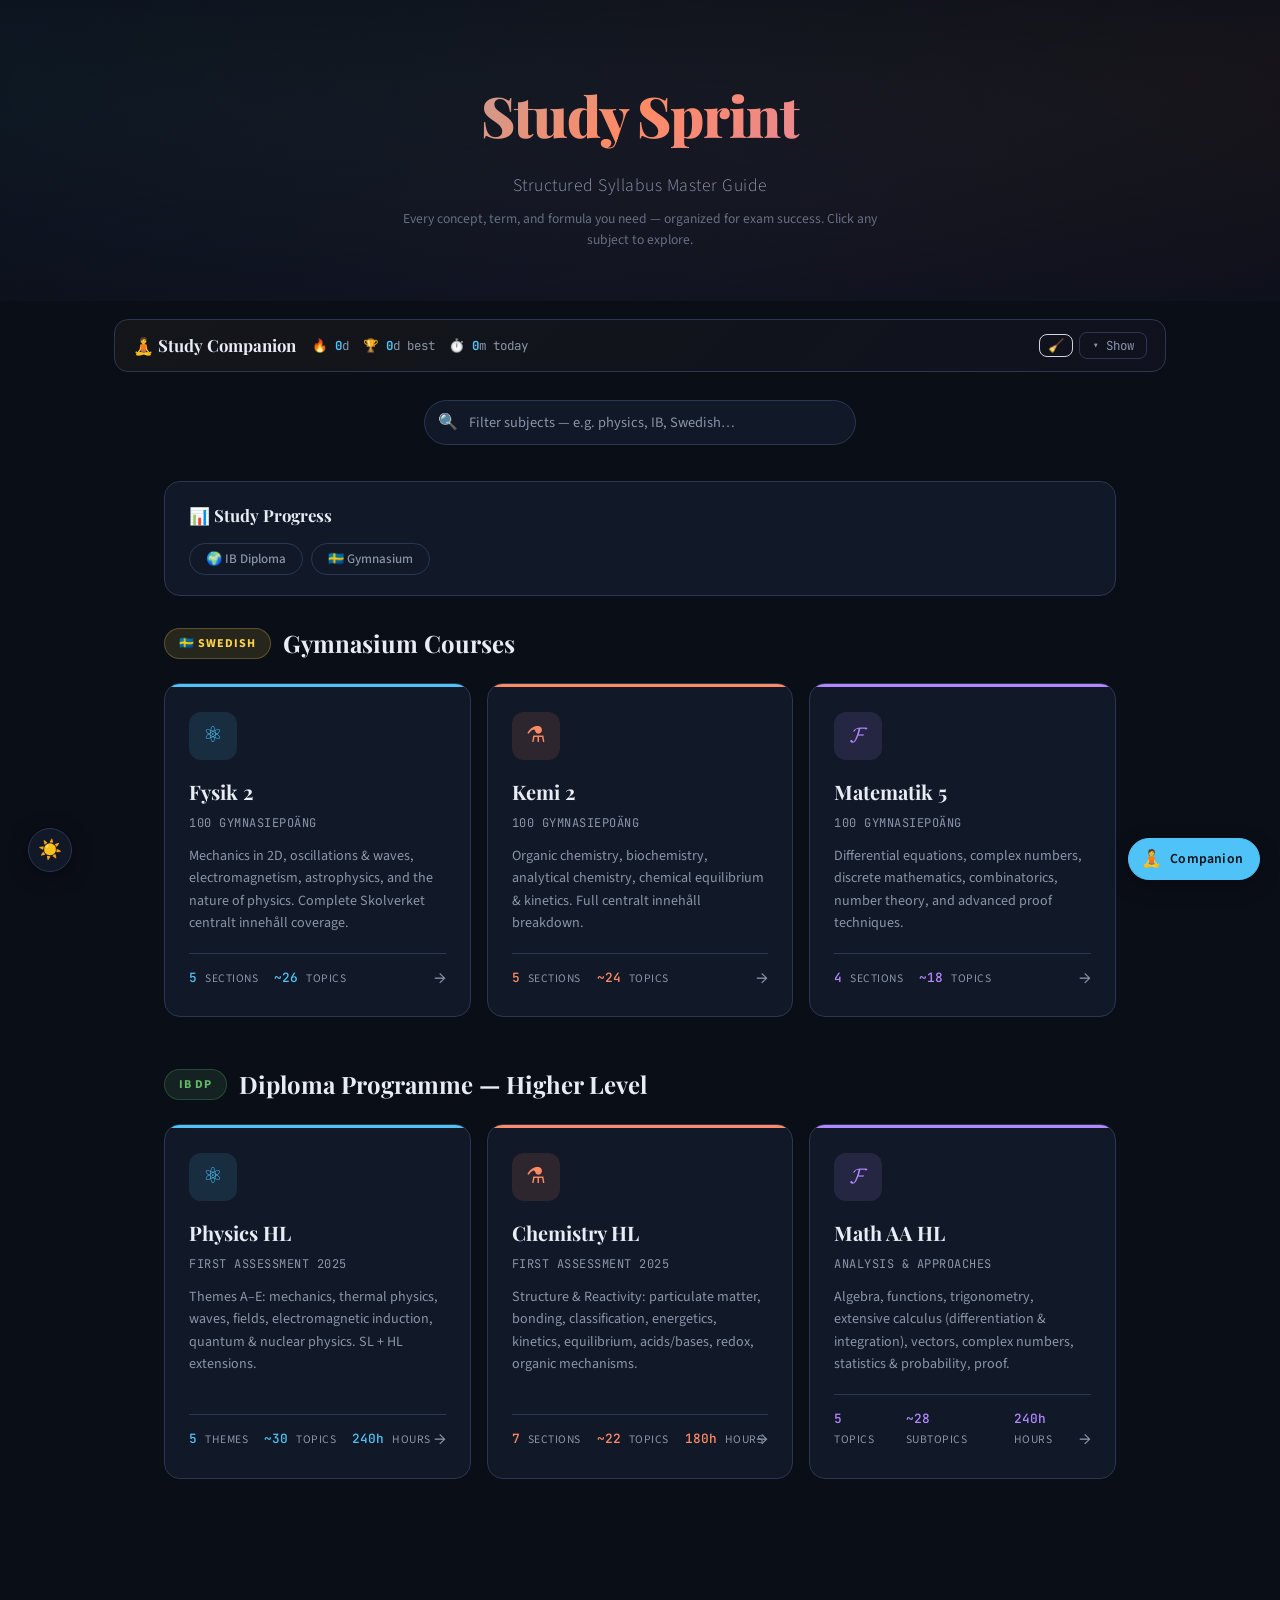
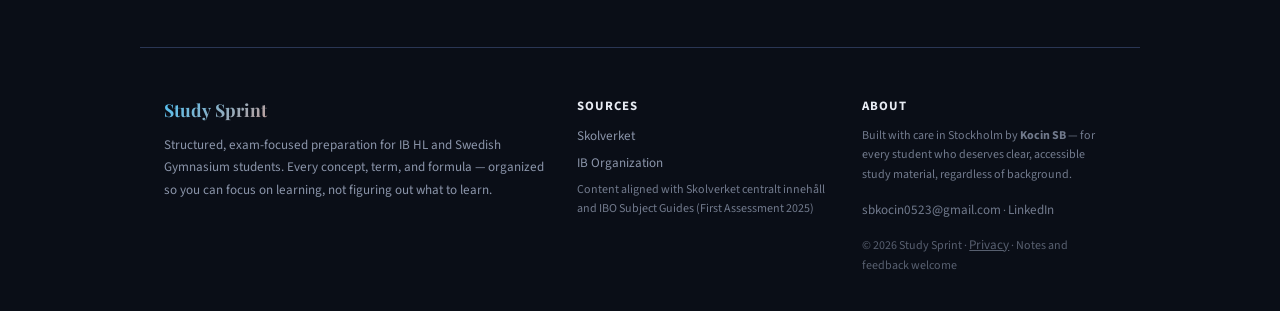
==== commit 0a62cf3f: "Add Kocin SB byline + contact to footer of all pages Tasteful single line on each subject page foote" ====
--- a/index.html
+++ b/index.html
@@ -10,7 +10,7 @@
 <meta property="og:type" content="website">
 <link href="https://fonts.googleapis.com/css2?family=Playfair+Display:wght@400;700;900&family=Source+Sans+3:wght@300;400;600;700&family=JetBrains+Mono:wght@400;500&display=swap" rel="stylesheet">
 <link rel="icon" href="favicon.svg" type="image/svg+xml">
-<link rel="stylesheet" href="extras.css">
+<link rel="stylesheet" href="extras.css?v=20260419c">
 <style>
 :root {
   --bg: #0a0e17;
@@ -482,12 +482,16 @@
     </div>
     <div class="footer-col">
       <span class="footer-heading">About</span>
-      <span class="footer-note-text">Built with care in Stockholm. Inspired by the belief that every student deserves clear, accessible study material — regardless of background.</span>
-      <span class="footer-note-text" style="margin-top:8px;opacity:0.6">© 2026 Study Sprint · <a href="/privacy.html" style="color:inherit;text-decoration:underline">Privacy</a></span>
+      <span class="footer-note-text">Built with care in Stockholm by <strong>Kocin SB</strong> — for every student who deserves clear, accessible study material, regardless of background.</span>
+      <span class="footer-note-text" style="margin-top:10px">
+        <a href="mailto:sbkocin0523@gmail.com" style="color:inherit">sbkocin0523@gmail.com</a> ·
+        <a href="https://www.linkedin.com/in/kocin-sb" target="_blank" rel="noopener" style="color:inherit">LinkedIn</a>
+      </span>
+      <span class="footer-note-text" style="margin-top:8px;opacity:0.6">© 2026 Study Sprint · <a href="/privacy.html" style="color:inherit;text-decoration:underline">Privacy</a> · Notes and feedback welcome</span>
     </div>
   </div>
 </footer>
 
-<script src="app.js"></script>
+<script src="app.js?v=20260419c"></script>
 </body>
 </html>
--- a/extras.css
+++ b/extras.css
@@ -2475,16 +2475,24 @@
    - Pure progressive enhancement: looks identical without JS / on
      older browsers, and respects prefers-reduced-motion.
 ================================= */
+/* Default state for tagged elements is FULLY VISIBLE — the animation
+   only ever animates *toward* the visible state, never away from it.
+   This means a stuck/aborted timeline can never hide content. */
+.ss-fade-in { opacity: 1; transform: none; }
 @supports (animation-timeline: view()) {
   .ss-fade-in {
     animation: ssEnter linear both;
     animation-timeline: view();
-    animation-range: entry 0% cover 30%;
+    animation-range: entry 0% cover 25%;
+    animation-fill-mode: forwards;
   }
 }
+/* Note: the "from" state is still visible (opacity 0.6, not 0).
+   Worst case if a browser bug freezes the timeline, content stays
+   readable — just slightly faded. Better than disappearing. */
 @keyframes ssEnter {
-  from { opacity: 0; transform: translateY(24px); }
-  to   { opacity: 1; transform: translateY(0); }
+  from { opacity: 0.6; transform: translateY(16px); }
+  to   { opacity: 1;   transform: translateY(0); }
 }
 @media (prefers-reduced-motion: reduce) {
   .ss-fade-in { animation: none !important; opacity: 1 !important; transform: none !important; }
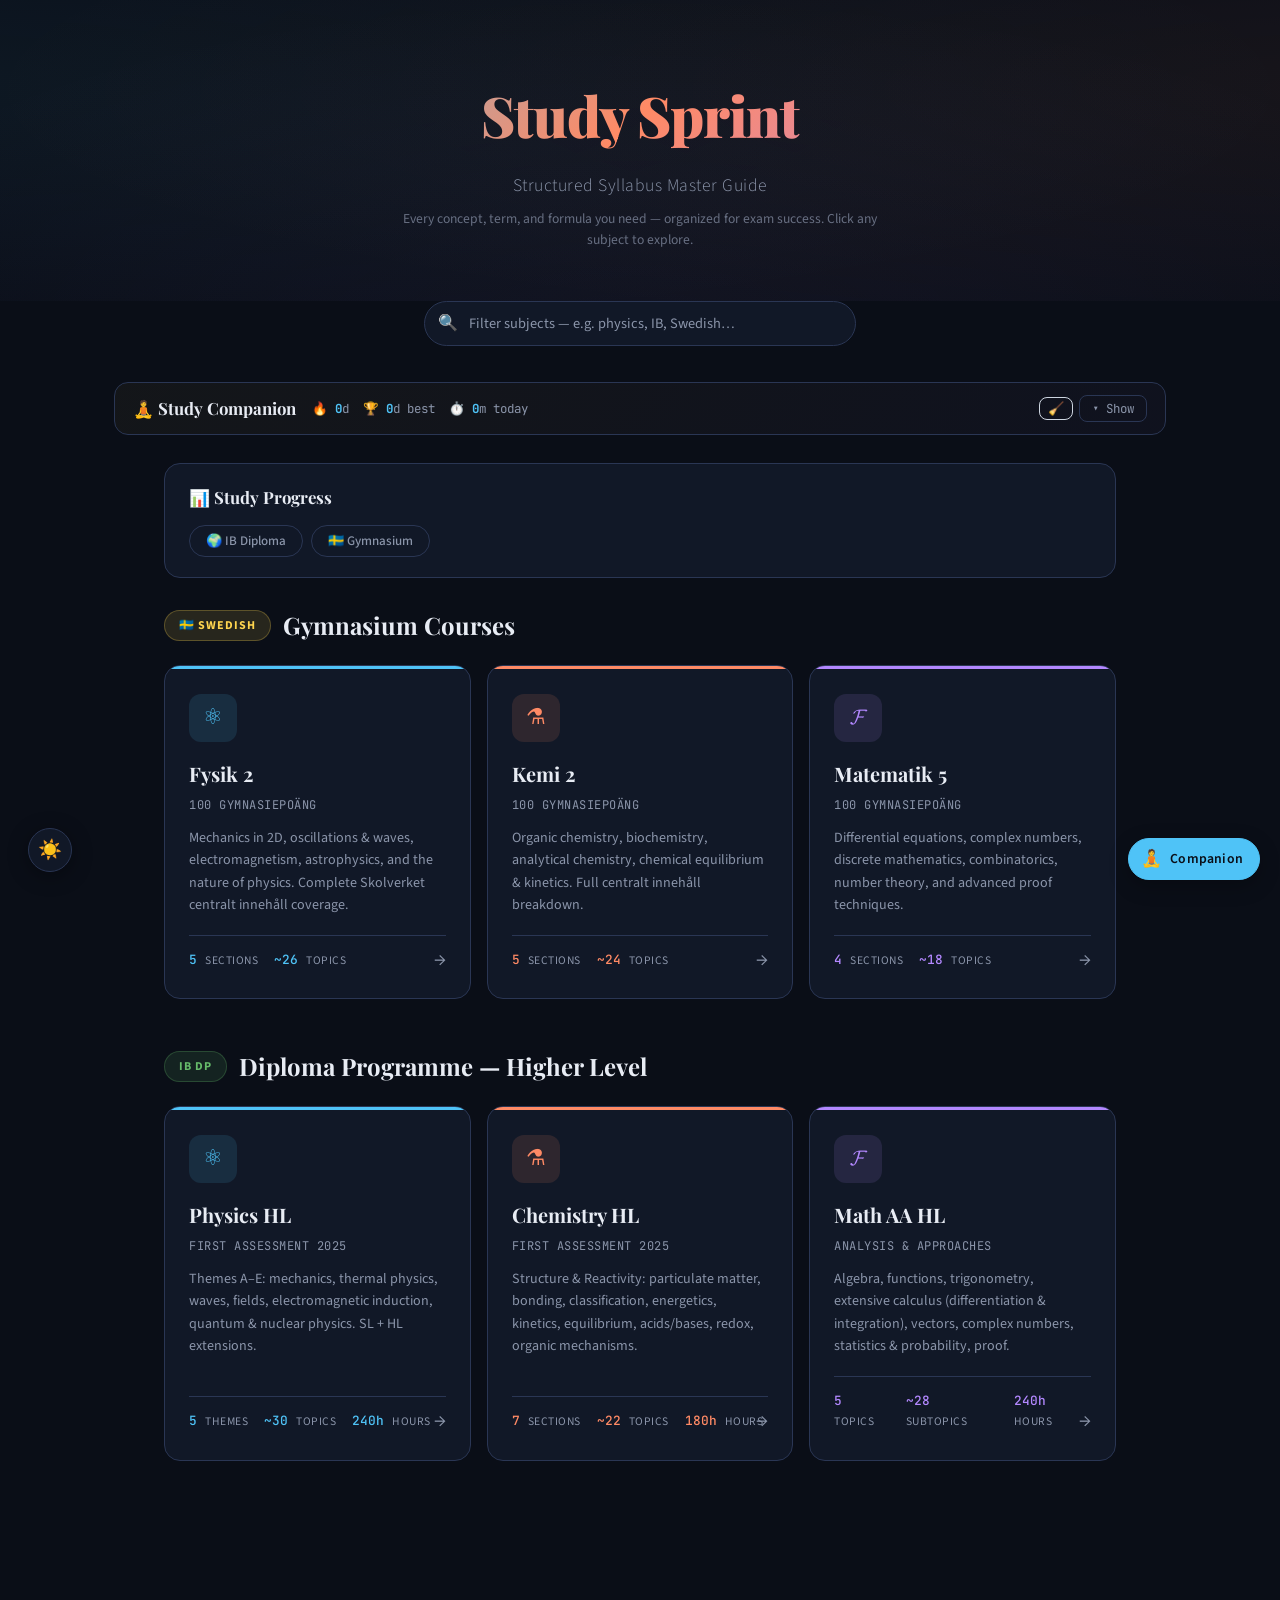
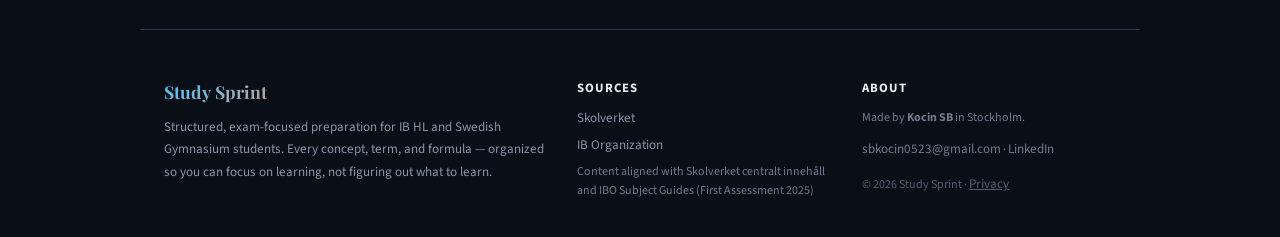
==== commit cfc50187: "Fix: Companion missing on phones / fresh browsers (boot resilience) ROOT CAUSE The boot block was a " ====
--- a/index.html
+++ b/index.html
@@ -10,7 +10,7 @@
 <meta property="og:type" content="website">
 <link href="https://fonts.googleapis.com/css2?family=Playfair+Display:wght@400;700;900&family=Source+Sans+3:wght@300;400;600;700&family=JetBrains+Mono:wght@400;500&display=swap" rel="stylesheet">
 <link rel="icon" href="favicon.svg" type="image/svg+xml">
-<link rel="stylesheet" href="extras.css?v=20260419c">
+<link rel="stylesheet" href="extras.css?v=20260419d">
 <style>
 :root {
   --bg: #0a0e17;
@@ -482,16 +482,16 @@
     </div>
     <div class="footer-col">
       <span class="footer-heading">About</span>
-      <span class="footer-note-text">Built with care in Stockholm by <strong>Kocin SB</strong> — for every student who deserves clear, accessible study material, regardless of background.</span>
-      <span class="footer-note-text" style="margin-top:10px">
+      <span class="footer-note-text">Made by <strong>Kocin SB</strong> in Stockholm.</span>
+      <span class="footer-note-text" style="margin-top:6px">
         <a href="mailto:sbkocin0523@gmail.com" style="color:inherit">sbkocin0523@gmail.com</a> ·
         <a href="https://www.linkedin.com/in/kocin-sb" target="_blank" rel="noopener" style="color:inherit">LinkedIn</a>
       </span>
-      <span class="footer-note-text" style="margin-top:8px;opacity:0.6">© 2026 Study Sprint · <a href="/privacy.html" style="color:inherit;text-decoration:underline">Privacy</a> · Notes and feedback welcome</span>
+      <span class="footer-note-text" style="margin-top:8px;opacity:0.6">© 2026 Study Sprint · <a href="/privacy.html" style="color:inherit;text-decoration:underline">Privacy</a></span>
     </div>
   </div>
 </footer>
 
-<script src="app.js?v=20260419c"></script>
+<script src="app.js?v=20260419d"></script>
 </body>
 </html>
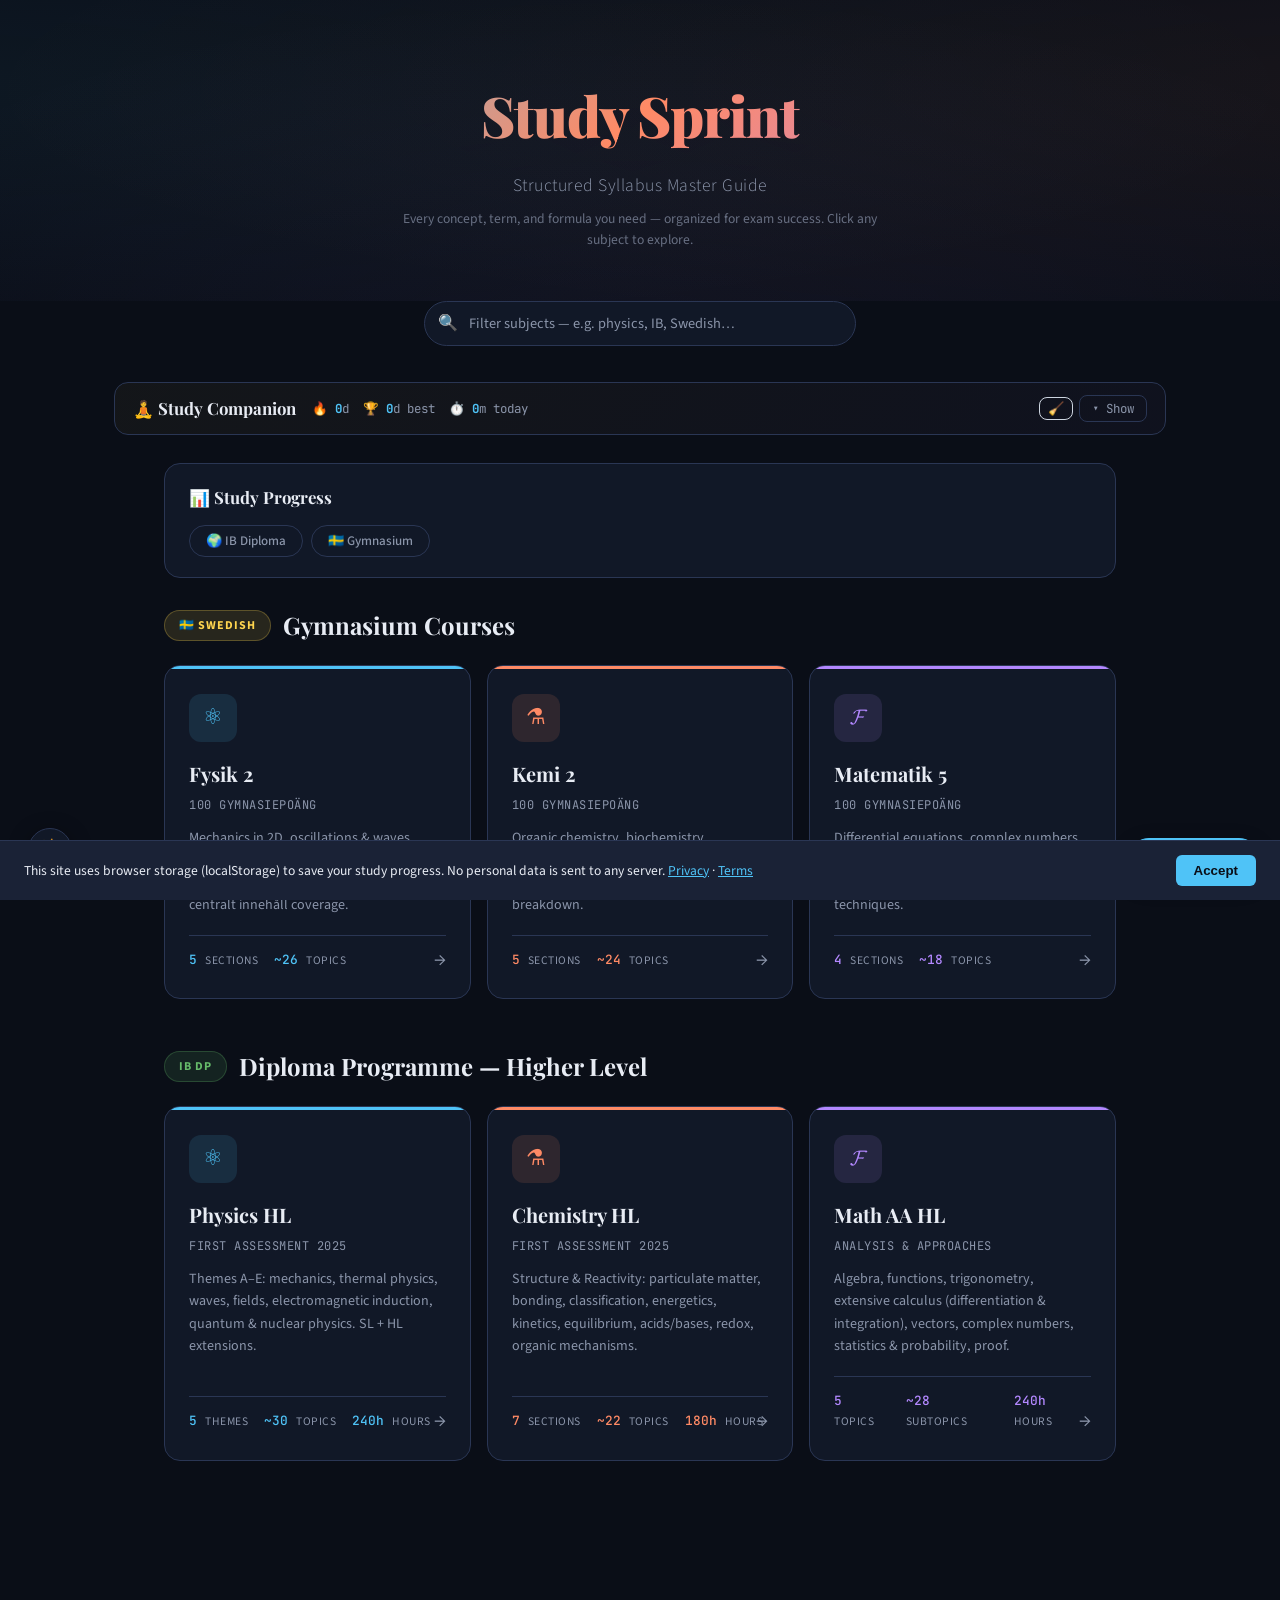
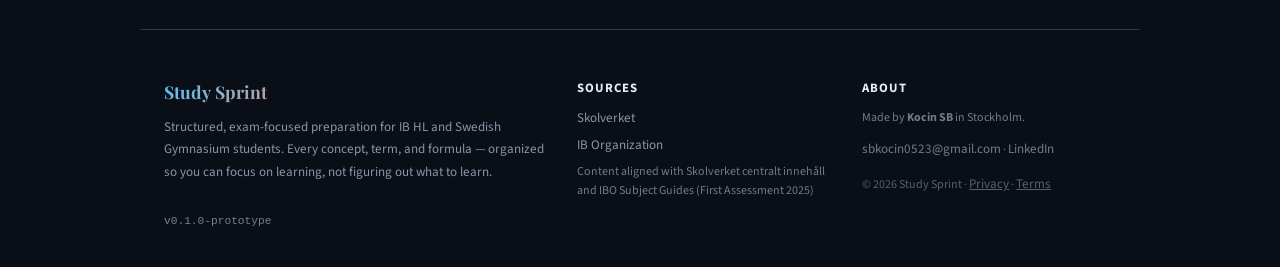
==== commit 82985ac5: "Add copyright protection, terms of use, consent banner, and version indicator - LICENSE: All Rights " ====
--- a/index.html
+++ b/index.html
@@ -1,4 +1,8 @@
 <!DOCTYPE html>
+<!--
+  Copyright (c) 2026 Kocin Sabareeswaran Bama. All Rights Reserved.
+  Unauthorized copying, modification, or distribution is strictly prohibited.
+-->
 <html lang="en">
 <head>
 <meta charset="UTF-8">
@@ -10,7 +14,7 @@
 <meta property="og:type" content="website">
 <link href="https://fonts.googleapis.com/css2?family=Playfair+Display:wght@400;700;900&family=Source+Sans+3:wght@300;400;600;700&family=JetBrains+Mono:wght@400;500&display=swap" rel="stylesheet">
 <link rel="icon" href="favicon.svg" type="image/svg+xml">
-<link rel="stylesheet" href="extras.css?v=20260419d">
+<link rel="stylesheet" href="extras.css?v=20260419e">
 <style>
 :root {
   --bg: #0a0e17;
@@ -487,11 +491,11 @@
         <a href="mailto:sbkocin0523@gmail.com" style="color:inherit">sbkocin0523@gmail.com</a> ·
         <a href="https://www.linkedin.com/in/kocin-sb" target="_blank" rel="noopener" style="color:inherit">LinkedIn</a>
       </span>
-      <span class="footer-note-text" style="margin-top:8px;opacity:0.6">© 2026 Study Sprint · <a href="/privacy.html" style="color:inherit;text-decoration:underline">Privacy</a></span>
+      <span class="footer-note-text" style="margin-top:8px;opacity:0.6">© 2026 Study Sprint · <a href="/privacy.html" style="color:inherit;text-decoration:underline">Privacy</a> · <a href="/terms.html" style="color:inherit;text-decoration:underline">Terms</a></span>
     </div>
   </div>
 </footer>
 
-<script src="app.js?v=20260419d"></script>
+<script src="app.js?v=20260419e"></script>
 </body>
 </html>
--- a/extras.css
+++ b/extras.css
@@ -1,3 +1,8 @@
+/* ============================================================
+   Copyright (c) 2026 Kocin Sabareeswaran Bama. All Rights Reserved.
+   Unauthorized copying, modification, or distribution is strictly prohibited.
+   ============================================================ */
+
 /* ============================================================
    Study Sprint — extras.css
    Styles ONLY for new UI elements injected by app.js.
